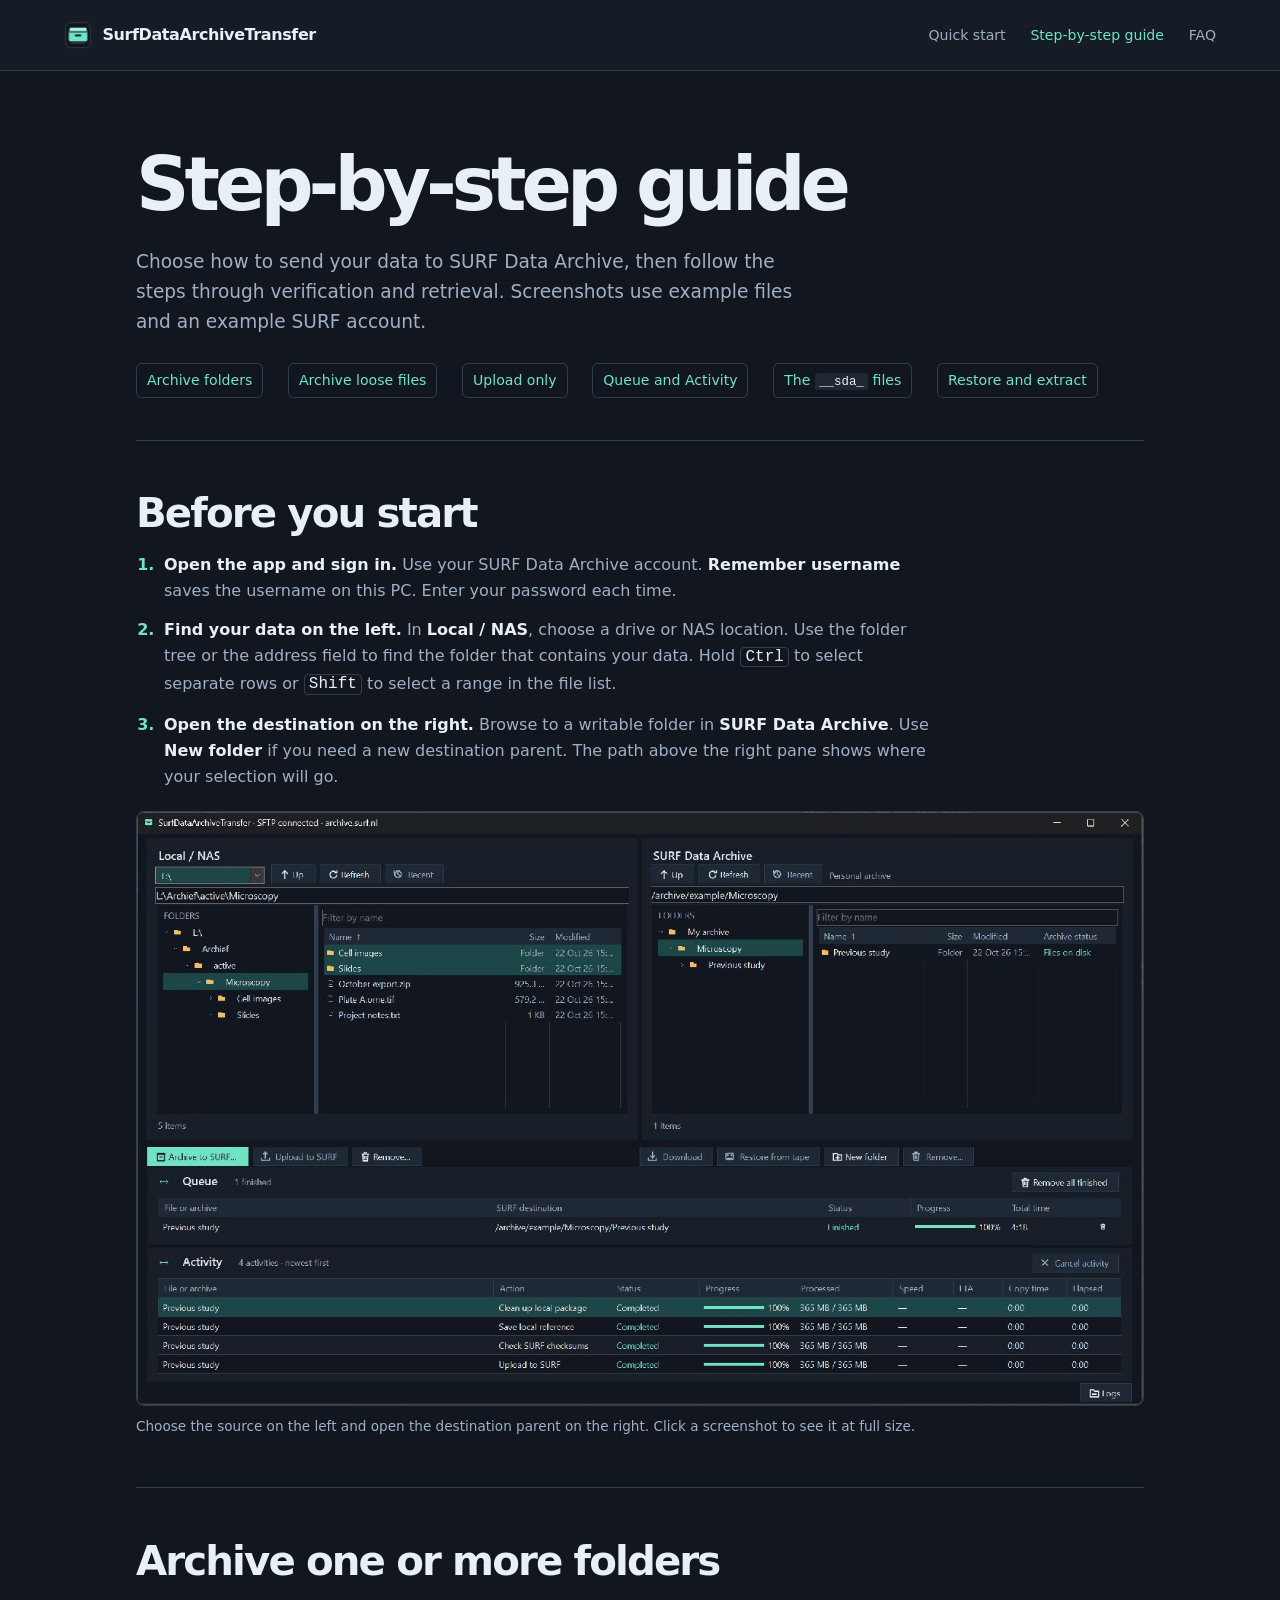
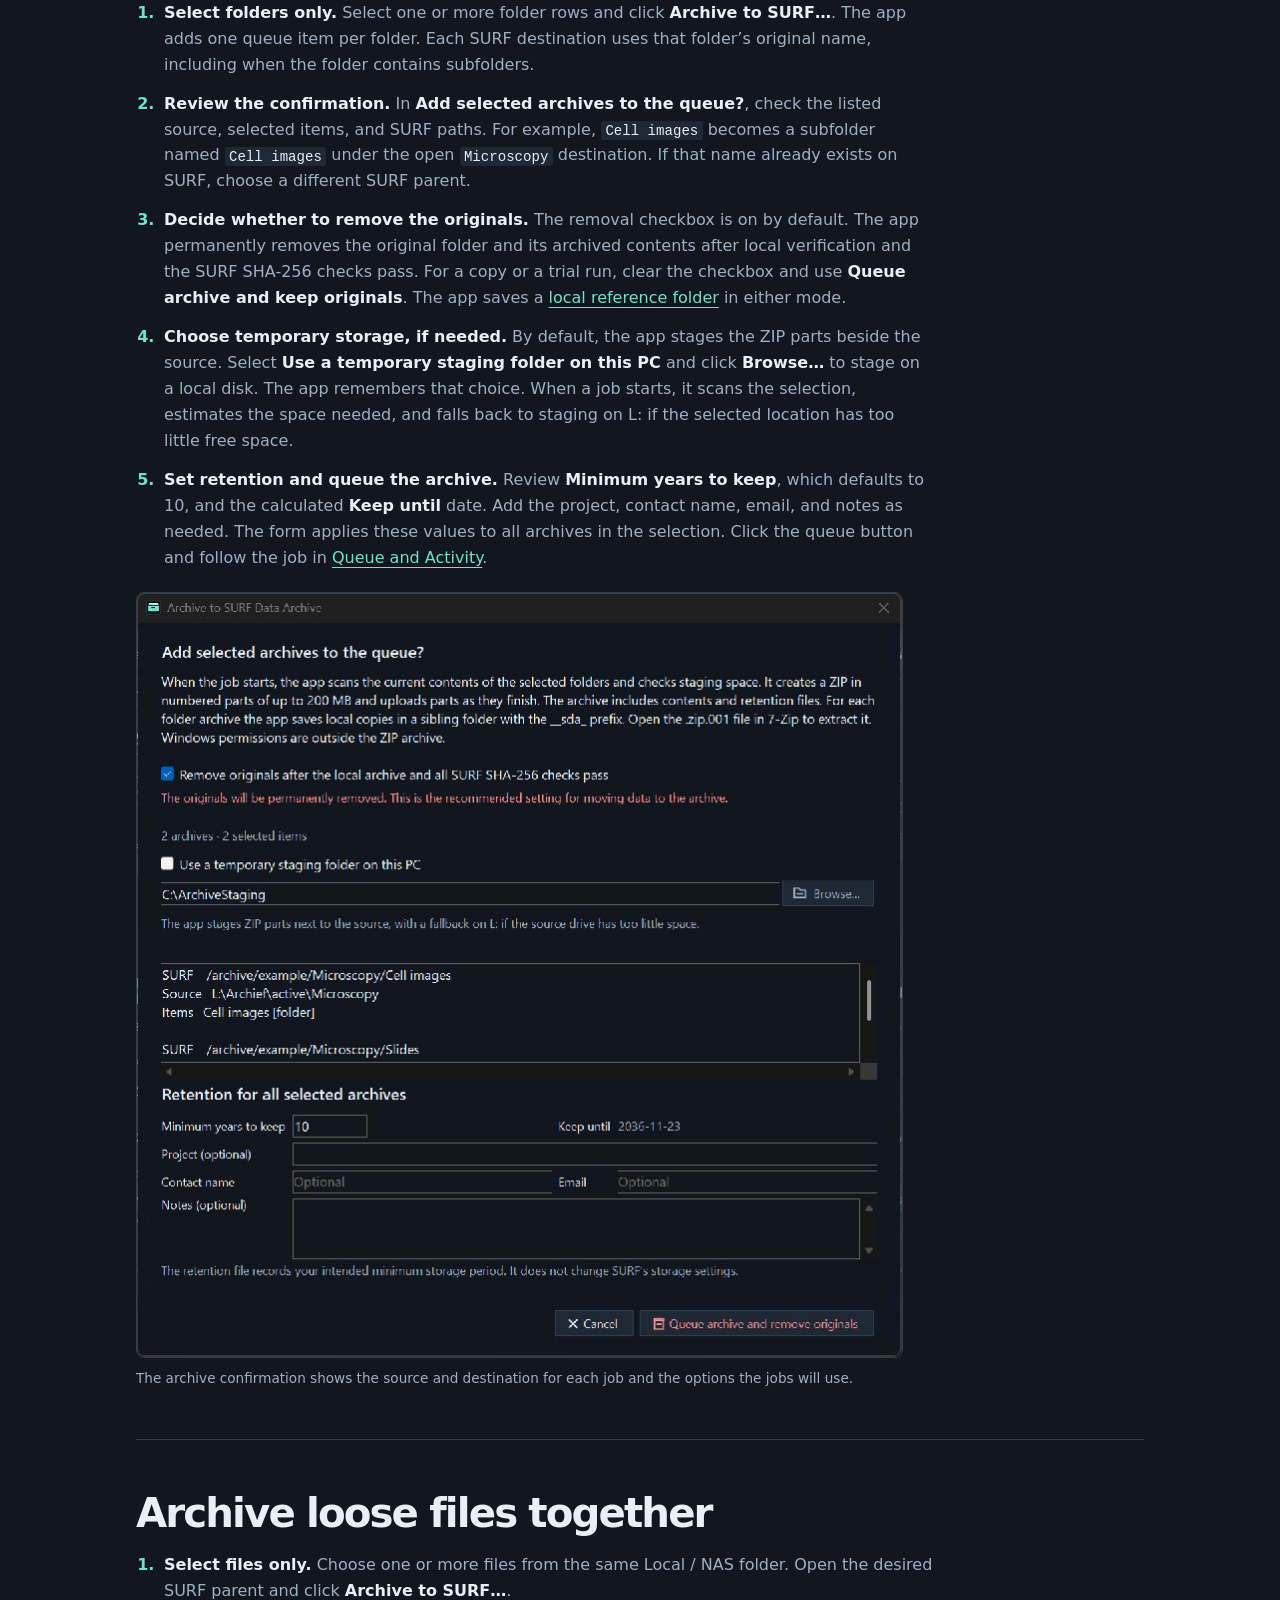
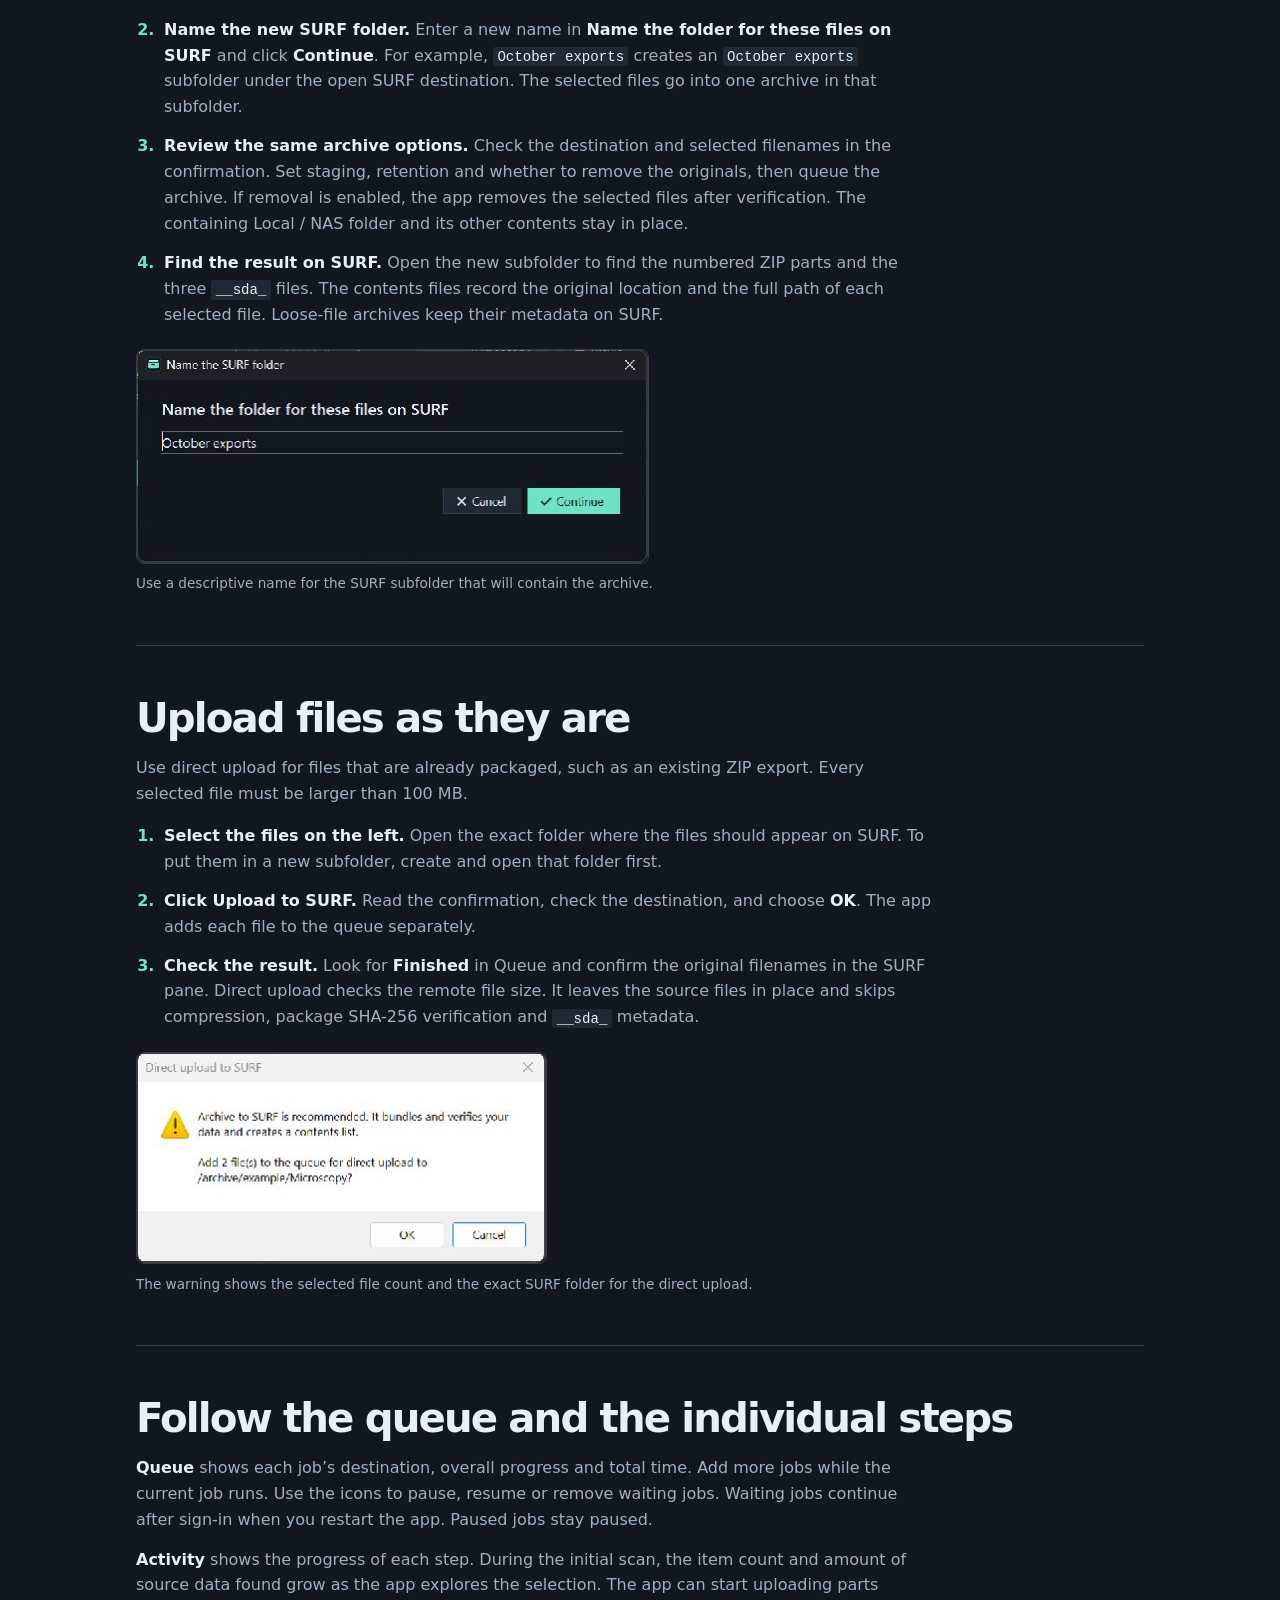
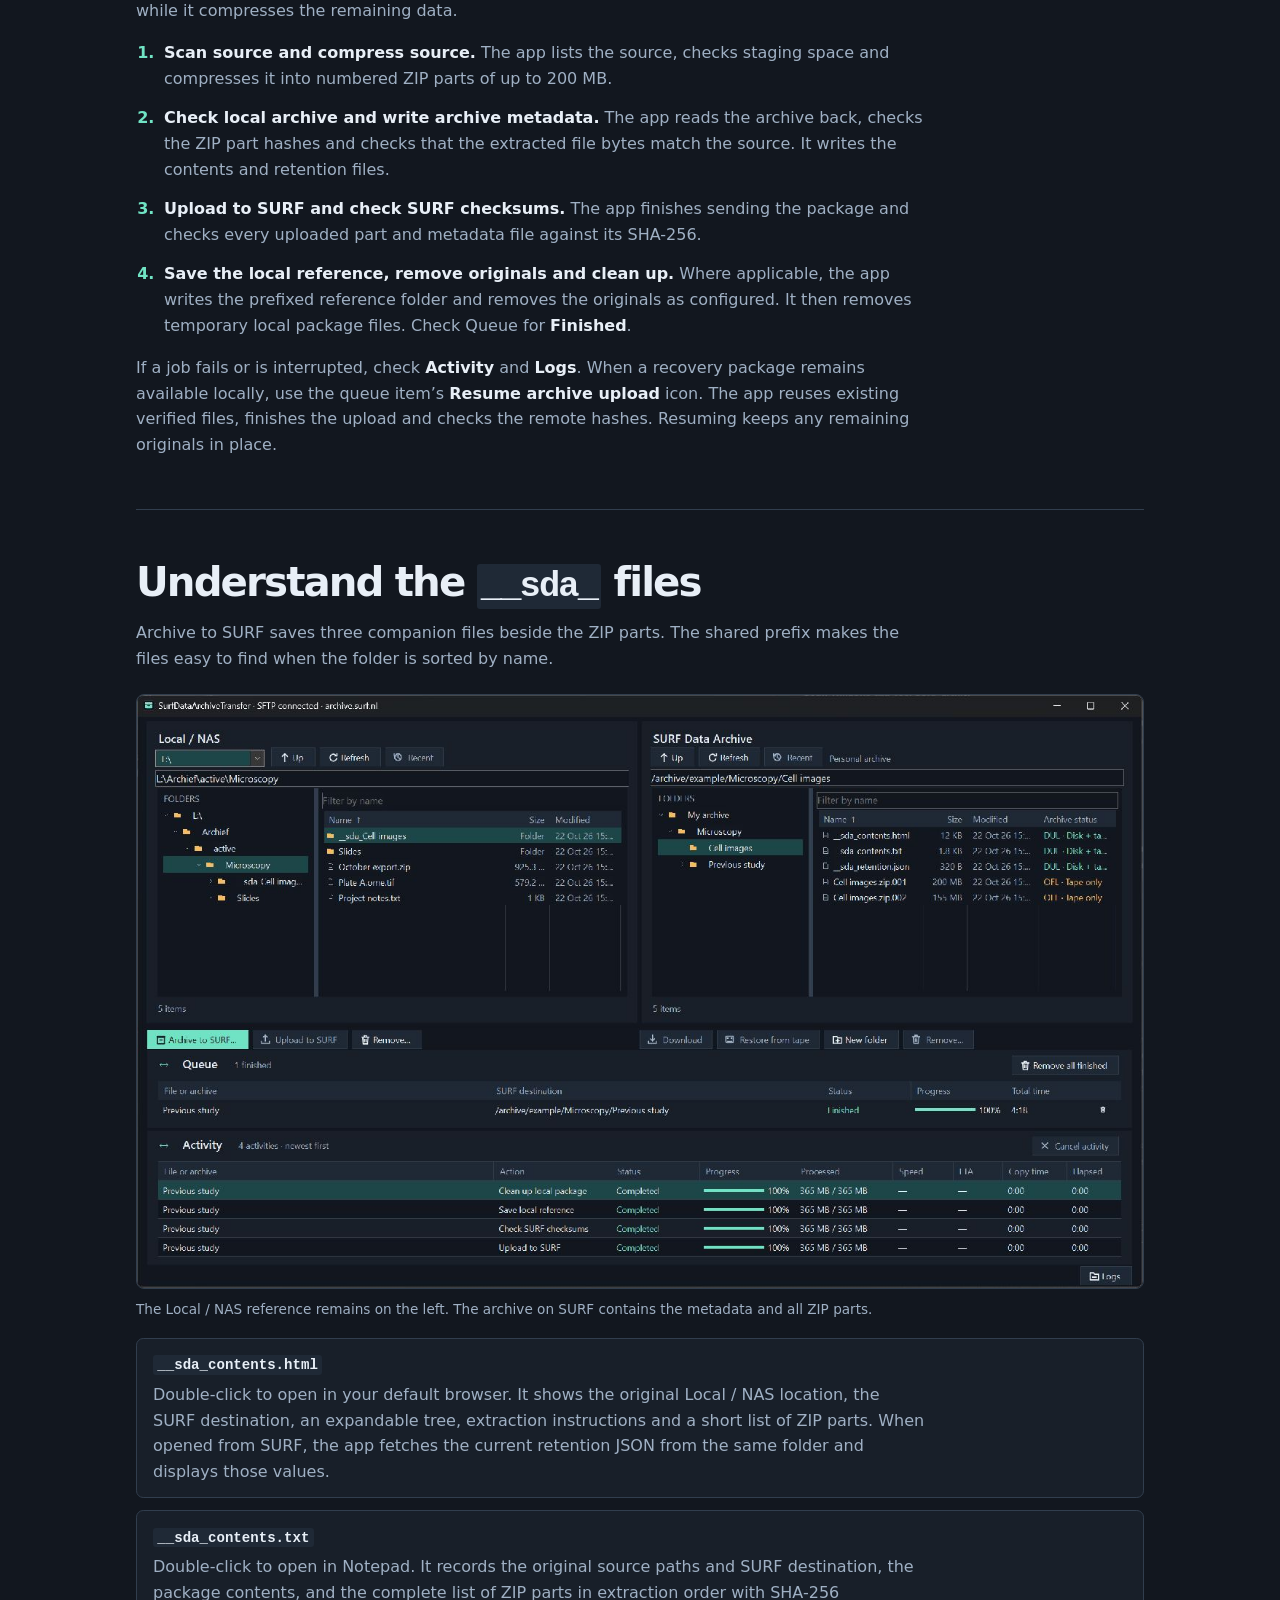
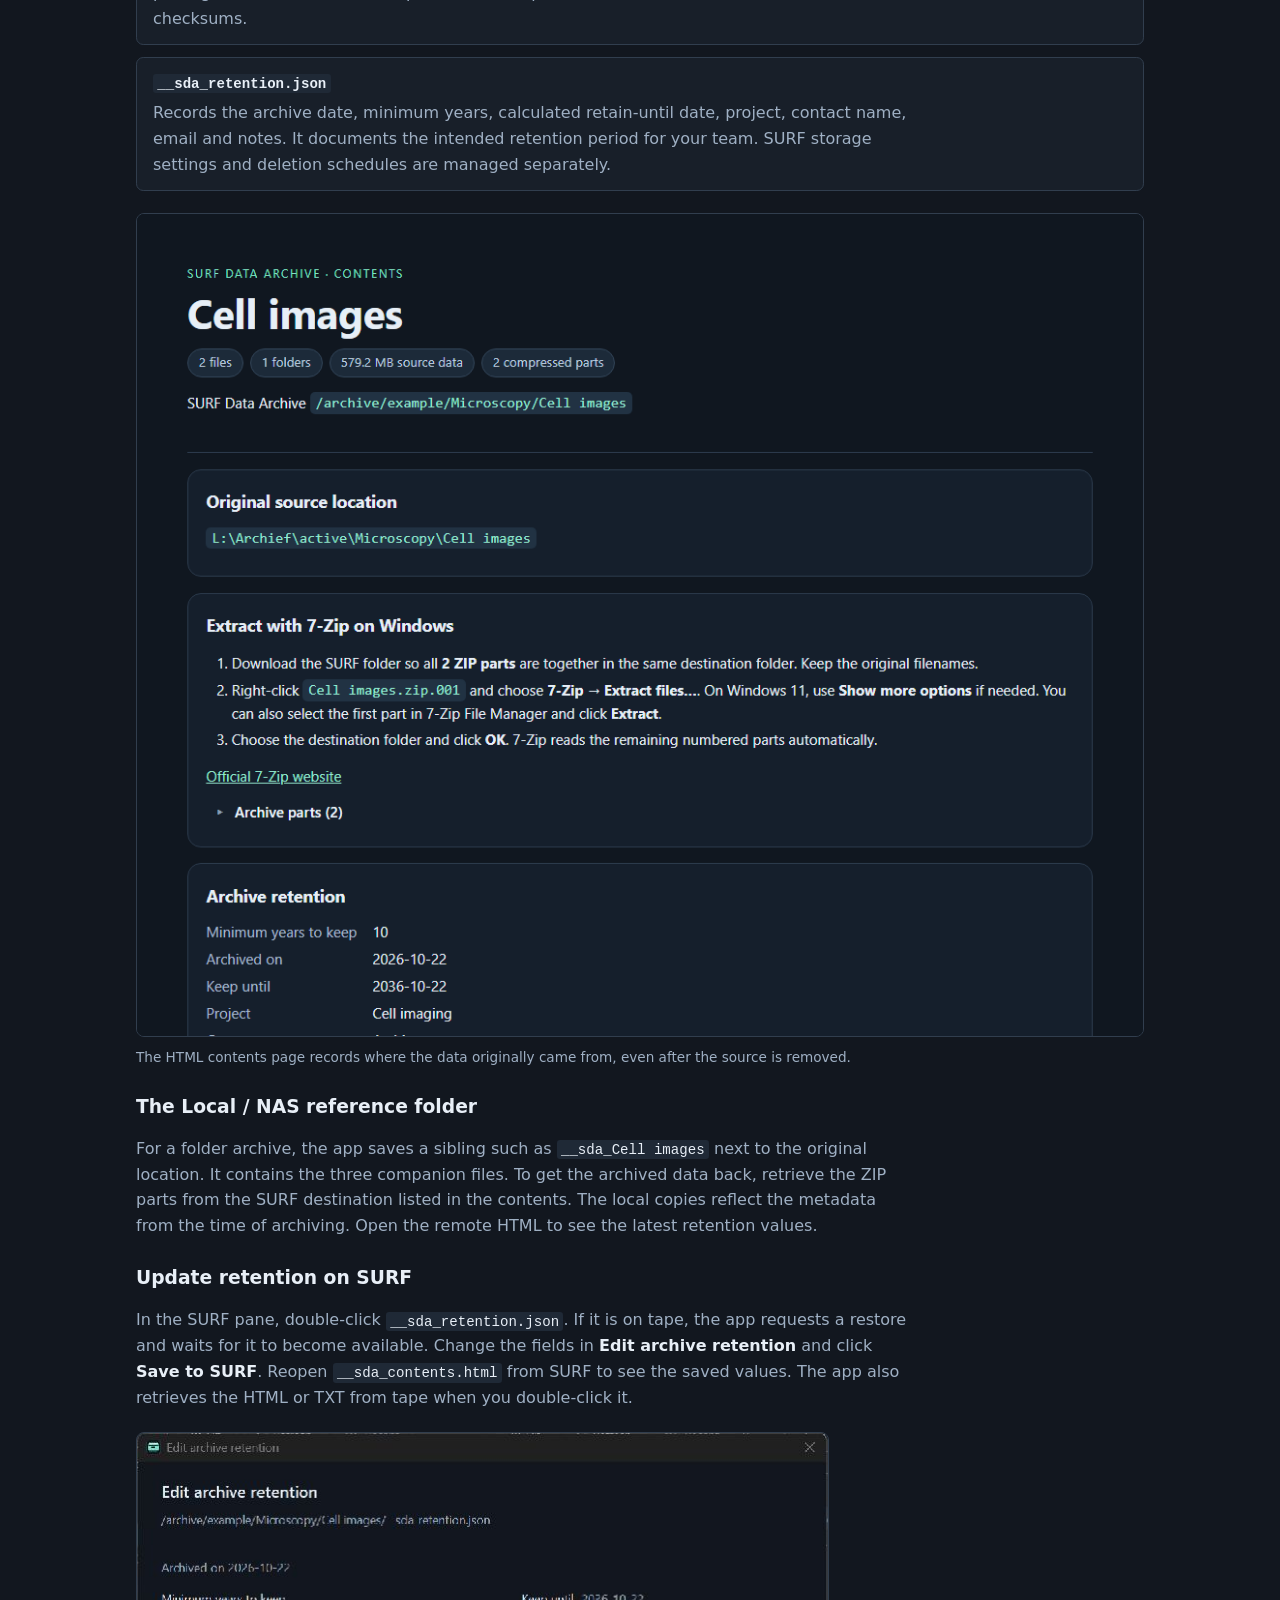
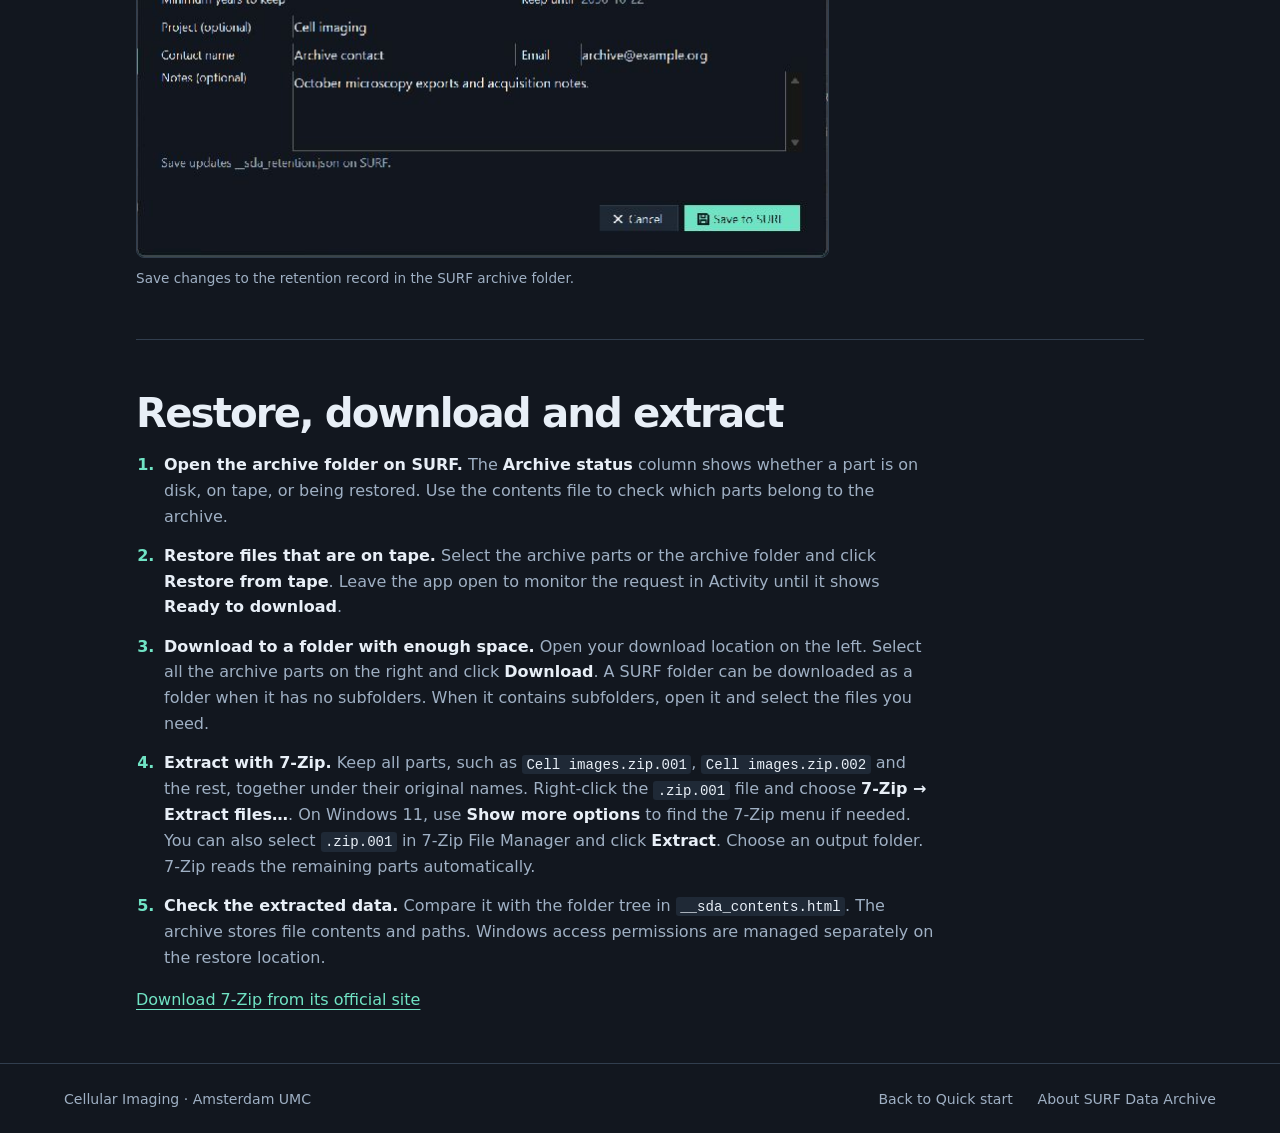
==== docs/step-by-step.html @ 92978b81 "Record archive sources, refresh the local pane, and document workflows" ====
<!doctype html>
<html lang="en">
<head>
  <meta charset="utf-8">
  <meta name="viewport" content="width=device-width, initial-scale=1">
  <meta name="description" content="An illustrated guide to archiving folders and files, direct uploads, retention metadata, and restoring archives from SURF.">
  <meta name="theme-color" content="#12171f">
  <title>Step-by-step guide · SurfDataArchiveTransfer</title>
  <link rel="icon" href="app.ico">
  <link rel="stylesheet" href="site.css">
</head>
<body>
  <a class="skip-link" href="#main">Skip to content</a>
  <header class="site-header">
    <div class="wrap header-inner">
      <a class="brand" href="./"><img src="app.ico" alt="" width="28" height="28"><span>SurfDataArchiveTransfer</span></a>
      <nav aria-label="Main navigation">
        <a href="index.html#quick-start">Quick start</a>
        <a href="step-by-step.html" aria-current="page">Step-by-step guide</a>
        <a href="index.html#faq">FAQ</a>
      </nav>
    </div>
  </header>
  <main class="wrap walkthrough" id="main">
    <header class="guide-intro">
      <h1>Step-by-step guide</h1>
      <p class="intro">Choose how to send your data to SURF Data Archive, then follow the steps through verification and retrieval. Screenshots use example files and an example SURF account.</p>
      <nav class="guide-contents" aria-label="On this page">
        <a href="#folders">Archive folders</a>
        <a href="#files">Archive loose files</a>
        <a href="#direct">Upload only</a>
        <a href="#activity">Queue and Activity</a>
        <a href="#metadata">The <code>__sda_</code> files</a>
        <a href="#restore">Restore and extract</a>
      </nav>
    </header>

    <section class="guide-section" id="before" aria-labelledby="before-heading">
      <h2 id="before-heading">Before you start</h2>
      <ol class="walkthrough-steps">
        <li><strong>Open the app and sign in.</strong> Use your SURF Data Archive account. <strong>Remember username</strong> saves the username on this PC. Enter your password each time.</li>
        <li><strong>Find your data on the left.</strong> In <strong>Local / NAS</strong>, choose a drive or NAS location. Use the folder tree or the address field to find the folder that contains your data. Hold <kbd>Ctrl</kbd> to select separate rows or <kbd>Shift</kbd> to select a range in the file list.</li>
        <li><strong>Open the destination on the right.</strong> Browse to a writable folder in <strong>SURF Data Archive</strong>. Use <strong>New folder</strong> if you need a new destination parent. The path above the right pane shows where your selection will go.</li>
      </ol>
      <figure class="guide-shot">
        <a href="screenshots/workspace.jpg"><img src="screenshots/workspace.jpg" width="1381" height="814" alt="Application workspace with Cell images and Slides selected on the Local / NAS side and a Microscopy destination open on SURF."></a>
        <figcaption>Choose the source on the left and open the destination parent on the right. Click a screenshot to see it at full size.</figcaption>
      </figure>
    </section>

    <section class="guide-section" id="folders" aria-labelledby="folders-heading">
      <h2 id="folders-heading">Archive one or more folders</h2>
      <ol class="walkthrough-steps">
        <li><strong>Select folders only.</strong> Select one or more folder rows and click <strong>Archive to SURF…</strong>. The app adds one queue item per folder. Each SURF destination uses that folder’s original name, including when the folder contains subfolders.</li>
        <li><strong>Review the confirmation.</strong> In <strong>Add selected archives to the queue?</strong>, check the listed source, selected items, and SURF paths. For example, <code>Cell images</code> becomes a subfolder named <code>Cell images</code> under the open <code>Microscopy</code> destination. If that name already exists on SURF, choose a different SURF parent.</li>
        <li><strong>Decide whether to remove the originals.</strong> The removal checkbox is on by default. The app permanently removes the original folder and its archived contents after local verification and the SURF SHA-256 checks pass. For a copy or a trial run, clear the checkbox and use <strong>Queue archive and keep originals</strong>. The app saves a <a href="#local-reference">local reference folder</a> in either mode.</li>
        <li><strong>Choose temporary storage, if needed.</strong> By default, the app stages the ZIP parts beside the source. Select <strong>Use a temporary staging folder on this PC</strong> and click <strong>Browse…</strong> to stage on a local disk. The app remembers that choice. When a job starts, it scans the selection, estimates the space needed, and falls back to staging on L: if the selected location has too little free space.</li>
        <li><strong>Set retention and queue the archive.</strong> Review <strong>Minimum years to keep</strong>, which defaults to 10, and the calculated <strong>Keep until</strong> date. Add the project, contact name, email, and notes as needed. The form applies these values to all archives in the selection. Click the queue button and follow the job in <a href="#activity">Queue and Activity</a>.</li>
      </ol>
      <figure class="guide-shot dialog-shot">
        <a href="screenshots/archive-confirmation.jpg"><img src="screenshots/archive-confirmation.jpg" width="767" height="766" loading="lazy" alt="Archive confirmation showing the removal checkbox, temporary staging controls, two SURF destinations, and the retention form."></a>
        <figcaption>The archive confirmation shows the source and destination for each job and the options the jobs will use.</figcaption>
      </figure>
    </section>

    <section class="guide-section" id="files" aria-labelledby="files-heading">
      <h2 id="files-heading">Archive loose files together</h2>
      <ol class="walkthrough-steps">
        <li><strong>Select files only.</strong> Choose one or more files from the same Local / NAS folder. Open the desired SURF parent and click <strong>Archive to SURF…</strong>.</li>
        <li><strong>Name the new SURF folder.</strong> Enter a new name in <strong>Name the folder for these files on SURF</strong> and click <strong>Continue</strong>. For example, <code>October exports</code> creates an <code>October exports</code> subfolder under the open SURF destination. The selected files go into one archive in that subfolder.</li>
        <li><strong>Review the same archive options.</strong> Check the destination and selected filenames in the confirmation. Set staging, retention and whether to remove the originals, then queue the archive. If removal is enabled, the app removes the selected files after verification. The containing Local / NAS folder and its other contents stay in place.</li>
        <li><strong>Find the result on SURF.</strong> Open the new subfolder to find the numbered ZIP parts and the three <code>__sda_</code> files. The contents files record the original location and the full path of each selected file. Loose-file archives keep their metadata on SURF.</li>
      </ol>
      <figure class="guide-shot dialog-shot">
        <a href="screenshots/name-surf-folder.jpg"><img src="screenshots/name-surf-folder.jpg" width="513" height="213" loading="lazy" alt="Name the SURF folder dialog with October exports entered and a Continue button."></a>
        <figcaption>Use a descriptive name for the SURF subfolder that will contain the archive.</figcaption>
      </figure>
    </section>

    <section class="guide-section" id="direct" aria-labelledby="direct-heading">
      <h2 id="direct-heading">Upload files as they are</h2>
      <p>Use direct upload for files that are already packaged, such as an existing ZIP export. Every selected file must be larger than 100 MB.</p>
      <ol class="walkthrough-steps">
        <li><strong>Select the files on the left.</strong> Open the exact folder where the files should appear on SURF. To put them in a new subfolder, create and open that folder first.</li>
        <li><strong>Click Upload to SURF.</strong> Read the confirmation, check the destination, and choose <strong>OK</strong>. The app adds each file to the queue separately.</li>
        <li><strong>Check the result.</strong> Look for <strong>Finished</strong> in Queue and confirm the original filenames in the SURF pane. Direct upload checks the remote file size. It leaves the source files in place and skips compression, package SHA-256 verification and <code>__sda_</code> metadata.</li>
      </ol>
      <figure class="guide-shot dialog-shot">
        <a href="screenshots/direct-upload.jpg"><img src="screenshots/direct-upload.jpg" width="411" height="211" loading="lazy" alt="Direct upload confirmation warning that archiving is recommended and showing the number of files and SURF destination."></a>
        <figcaption>The warning shows the selected file count and the exact SURF folder for the direct upload.</figcaption>
      </figure>
    </section>

    <section class="guide-section" id="activity" aria-labelledby="activity-heading">
      <h2 id="activity-heading">Follow the queue and the individual steps</h2>
      <p><strong>Queue</strong> shows each job’s destination, overall progress and total time. Add more jobs while the current job runs. Use the icons to pause, resume or remove waiting jobs. Waiting jobs continue after sign-in when you restart the app. Paused jobs stay paused.</p>
      <p><strong>Activity</strong> shows the progress of each step. During the initial scan, the item count and amount of source data found grow as the app explores the selection. The app can start uploading parts while it compresses the remaining data.</p>
      <ol class="walkthrough-steps">
        <li><strong>Scan source and compress source.</strong> The app lists the source, checks staging space and compresses it into numbered ZIP parts of up to 200 MB.</li>
        <li><strong>Check local archive and write archive metadata.</strong> The app reads the archive back, checks the ZIP part hashes and checks that the extracted file bytes match the source. It writes the contents and retention files.</li>
        <li><strong>Upload to SURF and check SURF checksums.</strong> The app finishes sending the package and checks every uploaded part and metadata file against its SHA-256.</li>
        <li><strong>Save the local reference, remove originals and clean up.</strong> Where applicable, the app writes the prefixed reference folder and removes the originals as configured. It then removes temporary local package files. Check Queue for <strong>Finished</strong>.</li>
      </ol>
      <p>If a job fails or is interrupted, check <strong>Activity</strong> and <strong>Logs</strong>. When a recovery package remains available locally, use the queue item’s <strong>Resume archive upload</strong> icon. The app reuses existing verified files, finishes the upload and checks the remote hashes. Resuming keeps any remaining originals in place.</p>
    </section>

    <section class="guide-section" id="metadata" aria-labelledby="metadata-heading">
      <h2 id="metadata-heading">Understand the <code>__sda_</code> files</h2>
      <p>Archive to SURF saves three companion files beside the ZIP parts. The shared prefix makes the files easy to find when the folder is sorted by name.</p>
      <figure class="guide-shot">
        <a href="screenshots/archive-result.jpg"><img src="screenshots/archive-result.jpg" width="1381" height="814" loading="lazy" alt="A local __sda_Cell images reference folder next to the finished SURF archive, which contains three metadata files and two ZIP parts on tape."></a>
        <figcaption>The Local / NAS reference remains on the left. The archive on SURF contains the metadata and all ZIP parts.</figcaption>
      </figure>
      <dl class="metadata-list">
        <div>
          <dt><code>__sda_contents.html</code></dt>
          <dd>Double-click to open in your default browser. It shows the original Local / NAS location, the SURF destination, an expandable tree, extraction instructions and a short list of ZIP parts. When opened from SURF, the app fetches the current retention JSON from the same folder and displays those values.</dd>
        </div>
        <div>
          <dt><code>__sda_contents.txt</code></dt>
          <dd>Double-click to open in Notepad. It records the original source paths and SURF destination, the package contents, and the complete list of ZIP parts in extraction order with SHA-256 checksums.</dd>
        </div>
        <div>
          <dt><code>__sda_retention.json</code></dt>
          <dd>Records the archive date, minimum years, calculated retain-until date, project, contact name, email and notes. It documents the intended retention period for your team. SURF storage settings and deletion schedules are managed separately.</dd>
        </div>
      </dl>
      <figure class="guide-shot">
        <a href="screenshots/contents.png"><img src="screenshots/contents.png" width="1040" height="850" loading="lazy" alt="Generated archive contents in a browser with the SURF destination, original source location and extraction instructions."></a>
        <figcaption>The HTML contents page records where the data originally came from, even after the source is removed.</figcaption>
      </figure>
      <h3 id="local-reference">The Local / NAS reference folder</h3>
      <p>For a folder archive, the app saves a sibling such as <code>__sda_Cell images</code> next to the original location. It contains the three companion files. To get the archived data back, retrieve the ZIP parts from the SURF destination listed in the contents. The local copies reflect the metadata from the time of archiving. Open the remote HTML to see the latest retention values.</p>
      <h3>Update retention on SURF</h3>
      <p>In the SURF pane, double-click <code>__sda_retention.json</code>. If it is on tape, the app requests a restore and waits for it to become available. Change the fields in <strong>Edit archive retention</strong> and click <strong>Save to SURF</strong>. Reopen <code>__sda_contents.html</code> from SURF to see the saved values. The app also retrieves the HTML or TXT from tape when you double-click it.</p>
      <figure class="guide-shot dialog-shot">
        <a href="screenshots/retention.jpg"><img src="screenshots/retention.jpg" width="693" height="425" loading="lazy" alt="Edit archive retention dialog with the archive date, 10 years, the Keep until date, project, contact and notes."></a>
        <figcaption>Save changes to the retention record in the SURF archive folder.</figcaption>
      </figure>
    </section>

    <section class="guide-section" id="restore" aria-labelledby="restore-heading">
      <h2 id="restore-heading">Restore, download and extract</h2>
      <ol class="walkthrough-steps">
        <li><strong>Open the archive folder on SURF.</strong> The <strong>Archive status</strong> column shows whether a part is on disk, on tape, or being restored. Use the contents file to check which parts belong to the archive.</li>
        <li><strong>Restore files that are on tape.</strong> Select the archive parts or the archive folder and click <strong>Restore from tape</strong>. Leave the app open to monitor the request in Activity until it shows <strong>Ready to download</strong>.</li>
        <li><strong>Download to a folder with enough space.</strong> Open your download location on the left. Select all the archive parts on the right and click <strong>Download</strong>. A SURF folder can be downloaded as a folder when it has no subfolders. When it contains subfolders, open it and select the files you need.</li>
        <li><strong>Extract with 7-Zip.</strong> Keep all parts, such as <code>Cell images.zip.001</code>, <code>Cell images.zip.002</code> and the rest, together under their original names. Right-click the <code>.zip.001</code> file and choose <strong>7-Zip → Extract files…</strong>. On Windows 11, use <strong>Show more options</strong> to find the 7-Zip menu if needed. You can also select <code>.zip.001</code> in 7-Zip File Manager and click <strong>Extract</strong>. Choose an output folder. 7-Zip reads the remaining parts automatically.</li>
        <li><strong>Check the extracted data.</strong> Compare it with the folder tree in <code>__sda_contents.html</code>. The archive stores file contents and paths. Windows access permissions are managed separately on the restore location.</li>
      </ol>
      <p><a href="https://www.7-zip.org/">Download 7-Zip from its official site</a></p>
    </section>
  </main>
  <footer class="site-footer">
    <div class="wrap footer-inner">
      <span>Cellular Imaging · Amsterdam UMC</span>
      <div>
        <a href="index.html#quick-start">Back to Quick start</a>
        <a href="https://servicedesk.surf.nl/wiki/spaces/WIKI/pages/1474651/Data+Archive">About SURF Data Archive</a>
      </div>
    </div>
  </footer>
</body>
</html>
---- docs/site.css ----
:root {
  color-scheme: dark;
  --page: #12171f;
  --panel: #181f29;
  --raised: #1f2936;
  --rule: #313e4e;
  --ink: #e8eff7;
  --muted: #9fb0c4;
  --mint: #70e3c4;
  --selected: #1d4648;
  --amber: #f4bc64;
  font: 1rem/1.62 "Segoe UI", system-ui, sans-serif;
  scroll-behavior: smooth;
}

*, *::before, *::after { box-sizing: border-box; }
body { margin: 0; color: var(--ink); background: var(--page); }
h1, h2, h3, p, figure { margin: 0; }
a { color: var(--mint); text-underline-offset: .23em; }
a:hover { color: var(--ink); }
a:focus-visible, summary:focus-visible { outline: 2px solid var(--mint); outline-offset: .25rem; border-radius: .2rem; }
strong { font-weight: 650; }
.wrap { width: min(72rem, calc(100% - 5rem)); margin-inline: auto; }
.skip-link { position: absolute; top: .75rem; left: 1rem; z-index: 3; padding: .65rem 1rem; background: var(--panel); transform: translateY(-150%); }
.skip-link:focus { transform: none; }
.site-header { border-bottom: 1px solid var(--rule); background: #151c25; }
.header-inner, .footer-inner { display: flex; align-items: center; justify-content: space-between; gap: 1rem; }
.header-inner { min-height: 4.4rem; }
.brand { display: inline-flex; align-items: center; gap: .65rem; color: var(--ink); text-decoration: none; font-weight: 700; letter-spacing: -.025em; }
.brand img, .app-name img { flex: none; }
nav, .footer-inner div { display: flex; flex-wrap: wrap; column-gap: 1.55rem; row-gap: .25rem; }
nav a, .footer-inner a { color: var(--muted); font-size: .88rem; text-decoration: none; }
nav a:hover, .footer-inner a:hover { color: var(--mint); }

.hero { display: grid; grid-template-columns: minmax(0, 1fr) minmax(0, 1.1fr); align-items: center; gap: 3.5rem; padding-block: 5.5rem 5rem; }
h1 { font-size: clamp(2.85rem, 5.8vw, 4.65rem); line-height: 1.05; letter-spacing: -.067em; font-weight: 740; }
h1 em { color: var(--mint); font-style: normal; }
.intro { max-width: 35ch; margin-top: 1.45rem; color: var(--muted); font-size: 1.16rem; }
.hero-actions { display: flex; flex-wrap: wrap; gap: .65rem; margin-top: 1.8rem; }
.button { display: inline-flex; min-height: 2.95rem; align-items: center; justify-content: center; gap: .55rem; padding: .5rem .95rem; border: 1px solid var(--rule); border-radius: .36rem; font-size: .91rem; font-weight: 680; text-decoration: none; }
.button.primary { color: #102523; background: var(--mint); border-color: var(--mint); }
.button.primary:hover { background: #9df0d9; border-color: #9df0d9; }
.button.secondary { color: var(--ink); background: var(--raised); }
.button.secondary:hover { border-color: var(--muted); }
.requirements { font-size: .79rem; color: var(--muted); margin-top: .95rem; }

.preview { min-width: 0; }
.app-window {
  background: #121922;
  border: 1px solid #43546a;
  border-radius: .74rem;
  overflow: hidden;
  box-shadow: 0 23px 65px -28px #03080e, 0 0 55px -29px #50af985f;
  font-size: .8rem;
}
.app-title { display: flex; justify-content: space-between; align-items: center; gap: .45rem; padding: .75rem 1rem; background: #1c2733; border-bottom: 1px solid var(--rule); }
.app-name { display: inline-flex; align-items: center; gap: .4rem; overflow: hidden; min-width: 0; white-space: nowrap; text-overflow: ellipsis; font-weight: 670; }
.connected { display: inline-flex; align-items: center; gap: .35rem; color: var(--mint); font-size: .69rem; }
.connected::before { content: ""; width: .36rem; height: .36rem; border-radius: 50%; background: currentColor; }
.app-panes { display: grid; grid-template-columns: repeat(2, minmax(0, 1fr)); gap: .5rem; padding: .65rem .65rem .5rem; }
.pane { padding: .65rem; background: var(--panel); border-radius: .2rem; }
.location { overflow: hidden; white-space: nowrap; text-overflow: ellipsis; margin-top: .45rem; padding: .15rem .35rem; border: 1px solid var(--rule); color: var(--muted); font-size: .67rem; background: var(--page); }
.app-list { min-height: 7.2rem; margin-top: .55rem; border: 1px solid #293545; background: var(--page); }
.app-list-header, .file-row { display: flex; align-items: center; gap: .45rem; padding: .15rem .42rem; white-space: nowrap; overflow: hidden; }
.app-list-header { background: var(--raised); color: var(--muted); font-size: .68rem; }
.file-row { font-size: .71rem; }
.file-row.selected { background: var(--selected); }
.folder { width: .73rem; height: .5rem; flex: none; margin-top: .09rem; border-radius: .06rem; background: var(--amber); position: relative; }
.folder::before { content: ""; position: absolute; top: -.12rem; left: 0; width: .32rem; height: .14rem; border-radius: .06rem .06rem 0 0; background: var(--amber); }
.file { width: .55rem; height: .65rem; margin-inline: .09rem; border-radius: .08rem; border: 1px solid var(--muted); flex: none; }
.app-queue { margin: .15rem .65rem .65rem; padding: .55rem .65rem .62rem; background: var(--panel); }
.queue-title { margin-bottom: .36rem; font-weight: 640; }
.queue-title span { margin-right: .35rem; color: var(--mint); }
.queue-row { display: grid; grid-template-columns: minmax(0, 1fr) minmax(4.2rem, .65fr) minmax(3.4rem, .38fr); align-items: center; gap: .42rem; padding: .22rem .45rem; background: var(--selected); font-size: .71rem; line-height: 1.4; }
.queue-header { background: var(--raised); color: var(--muted); }
.mini-progress { display: flex; align-items: center; gap: .35rem; }
.mini-progress i { flex: 1; height: .28rem; background: var(--mint); }
figcaption { margin-top: .8rem; color: var(--muted); font-size: .76rem; text-align: right; }

.guide-section { border-top: 1px solid var(--rule); padding-block: 3.15rem; scroll-margin-top: 1.25rem; }
h2 { font-size: clamp(1.75rem, 3.15vw, 2.55rem); line-height: 1.12; letter-spacing: -.047em; }
.section-heading > p { color: var(--muted); margin-top: .65rem; }
.steps { display: grid; grid-template-columns: repeat(3, minmax(0, 1fr)); gap: .9rem; padding: 0; margin: 1.55rem 0 0; list-style: none; }
.steps li { border: 1px solid var(--rule); border-radius: .5rem; background: var(--panel); padding: 1.15rem 1.2rem 1.25rem; }
.step-number { color: var(--mint); font-size: .81rem; font-weight: 700; font-variant-numeric: tabular-nums; }
.steps h3 { margin: .45rem 0 .3rem; font-size: 1.05rem; line-height: 1.25; }
.steps p, .notice p { color: var(--muted); font-size: .9rem; }
.notice { margin-top: .9rem; padding: .85rem 1.1rem; border-radius: .25rem; border-inline-start: 3px solid var(--amber); background: #f4bc640c; }
.notice > strong { color: var(--amber); }
.notice p { margin-top: .12rem; }
.restore { display: grid; grid-template-columns: 1fr 1.3fr; gap: 3rem; }
.restore-steps { padding-inline-start: 1.25rem; margin: 0; display: grid; gap: .65rem; }
.restore-steps li { padding-inline-start: .2rem; color: var(--muted); }
.restore-steps strong { color: var(--ink); }
.restore-steps li::marker { color: var(--mint); font-weight: 650; }
code { background: var(--raised); border-radius: .2rem; padding: .1rem .27rem; color: var(--ink); font-size: .88em; }
.faq-section { display: grid; grid-template-columns: 1fr 1.3fr; gap: 3rem; }
.faq details { border-bottom: 1px solid var(--rule); }
.faq details:first-child { border-top: 1px solid var(--rule); }
summary { cursor: pointer; padding-block: .7rem; font-weight: 650; }
summary:hover, summary::marker { color: var(--mint); }
.faq p { padding-bottom: .8rem; color: var(--muted); font-size: .9rem; }
.site-footer { border-top: 1px solid var(--rule); padding-block: 1.5rem 1.75rem; color: var(--muted); font-size: .88rem; }

nav a[aria-current="page"] { color: var(--mint); }
.guide-link { margin-top: 1.15rem; }
.walkthrough { max-width: 63rem; }
.guide-intro { padding-block: clamp(2.5rem, 7vw, 4.65rem) 2.6rem; }
.guide-intro .intro { max-width: 57ch; }
.guide-contents { row-gap: .5rem; margin-top: 1.6rem; }
.guide-contents a { color: var(--mint); border: 1px solid var(--rule); border-radius: .35rem; padding: .32rem .62rem; }
.guide-contents a:hover { border-color: var(--mint); }
.walkthrough section > p, .walkthrough-steps li, .metadata-list dd { max-width: 76ch; color: var(--muted); }
.walkthrough section > p { margin-top: .85rem; }
.walkthrough section > h3 { margin-top: 1.5rem; }
.walkthrough-steps { display: grid; gap: .82rem; margin: 1rem 0; padding-inline-start: 1.5rem; }
.walkthrough-steps li { padding-inline-start: .25rem; }
.walkthrough-steps li::marker { color: var(--mint); font-weight: 650; }
.walkthrough-steps strong, .walkthrough section p strong { color: var(--ink); }
.walkthrough code { overflow-wrap: anywhere; }
.walkthrough kbd { border: 1px solid var(--rule); border-radius: .25rem; color: var(--ink); padding: .025rem .26rem; }
.guide-shot { margin-top: 1.35rem; }
.guide-shot a { display: block; width: fit-content; max-width: 100%; }
.guide-shot img { display: block; max-width: 100%; height: auto; border: 1px solid var(--rule); border-radius: .5rem; }
.guide-shot figcaption { text-align: left; font-size: .85rem; margin-top: .55rem; }
.dialog-shot { max-width: 52rem; }
.metadata-list { display: grid; margin-top: 1.15rem; gap: .75rem; }
.metadata-list > div { background: var(--panel); border: 1px solid var(--rule); border-radius: .45rem; padding: .75rem 1rem; }
.metadata-list dt { font-weight: 650; }
.metadata-list dd { margin: .3rem 0 0; }

@media (max-width: 58rem) {
  .wrap { width: min(72rem, calc(100% - 3rem)); }
  .hero { gap: 1.6rem; padding-block: 4rem 3.3rem; }
}

@media (max-width: 45rem) {
  .wrap { width: calc(100% - 2.25rem); }
  .hero, .restore, .faq-section { grid-template-columns: 1fr; }
  .hero { gap: 2.1rem; padding-block: 3.2rem 2.6rem; }
  .intro { max-width: 44ch; }
  .preview { max-width: 34rem; }
  .steps { grid-template-columns: 1fr; }
  .guide-section { padding-block: 2.35rem; }
  .restore, .faq-section { gap: 1.35rem; }
  .header-inner { min-height: auto; padding-block: .7rem; }
  .header-inner, .footer-inner { align-items: flex-start; flex-direction: column; gap: .45rem; }
  nav { padding-left: .05rem; }
}

@media (max-width: 24rem) {
  .wrap { width: calc(100% - 1.5rem); }
  .app-window { font-size: .7rem; }
  .app-title { padding-inline: .65rem; }
  .app-panes { gap: .35rem; padding-inline: .4rem; }
  .pane { padding: .4rem; }
  .app-queue { margin-inline: .4rem; }
}

@media (prefers-reduced-motion: reduce) {
  :root { scroll-behavior: auto; }
}
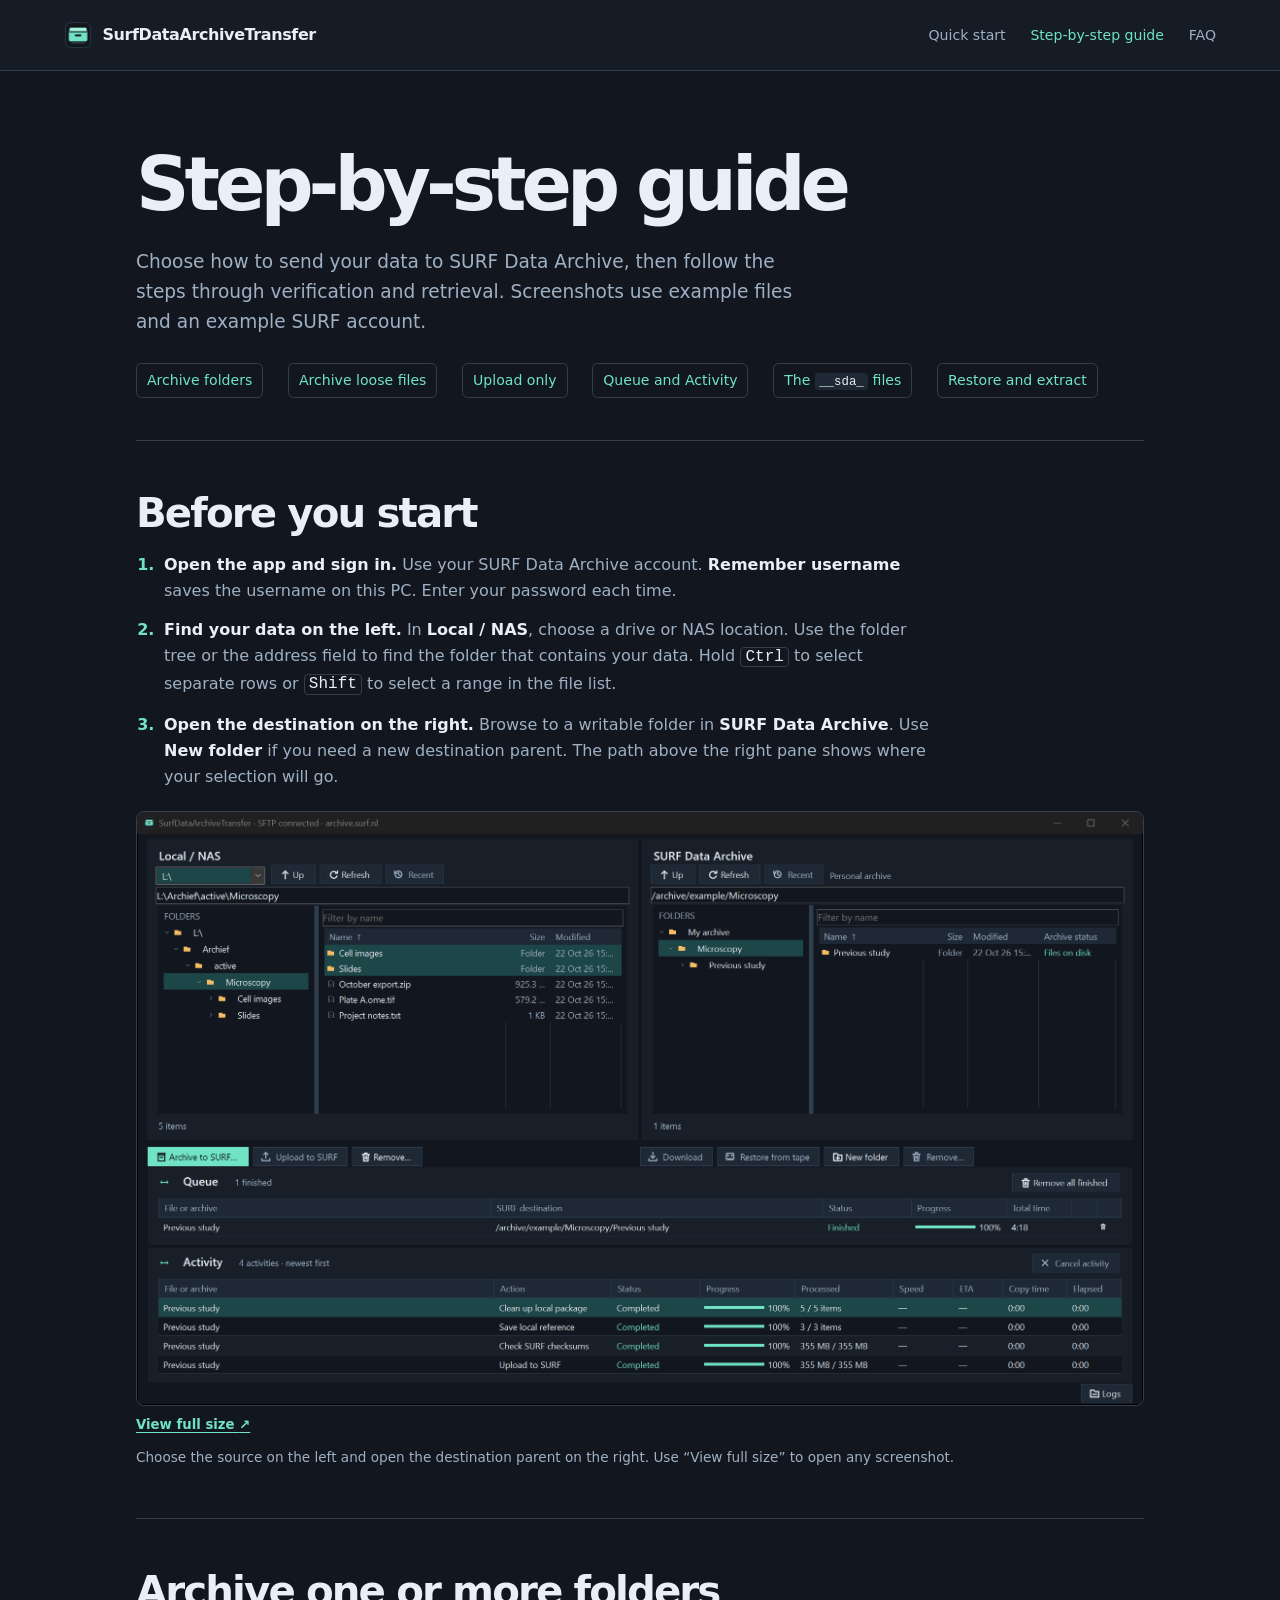
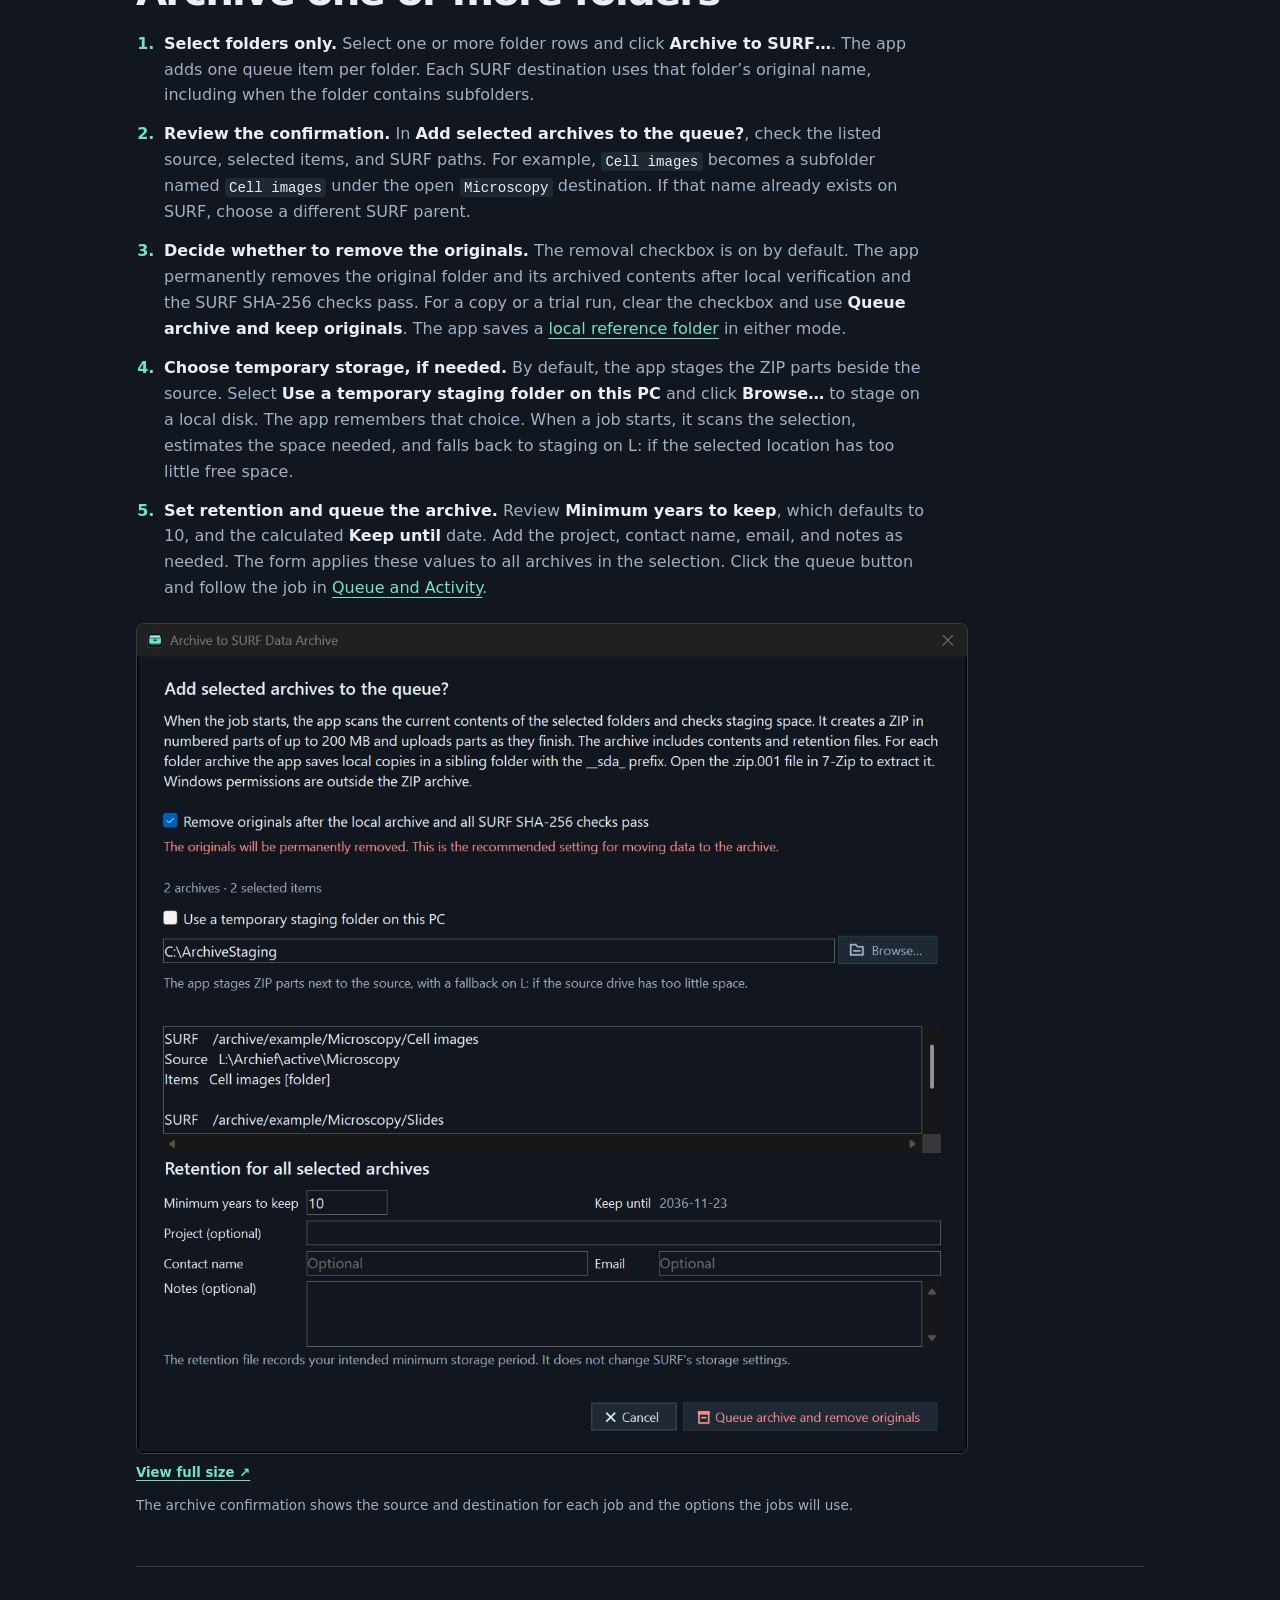
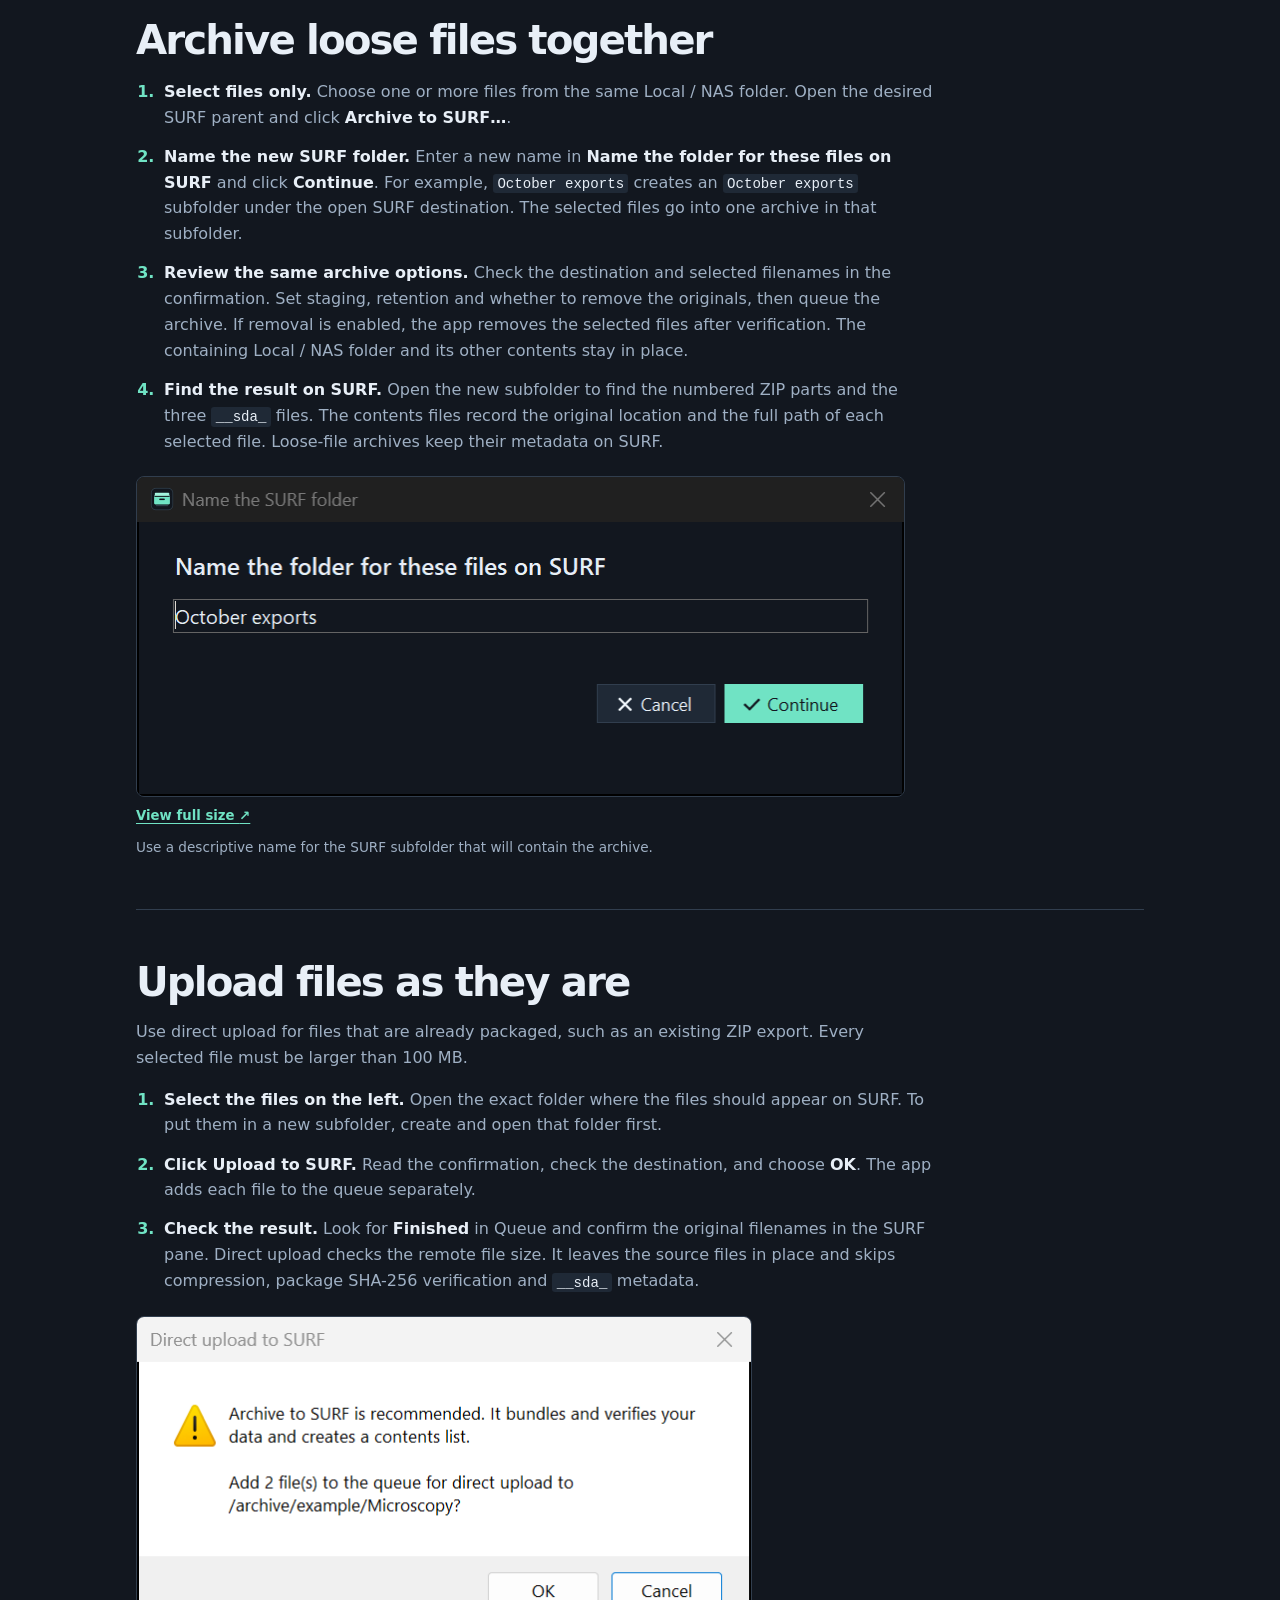
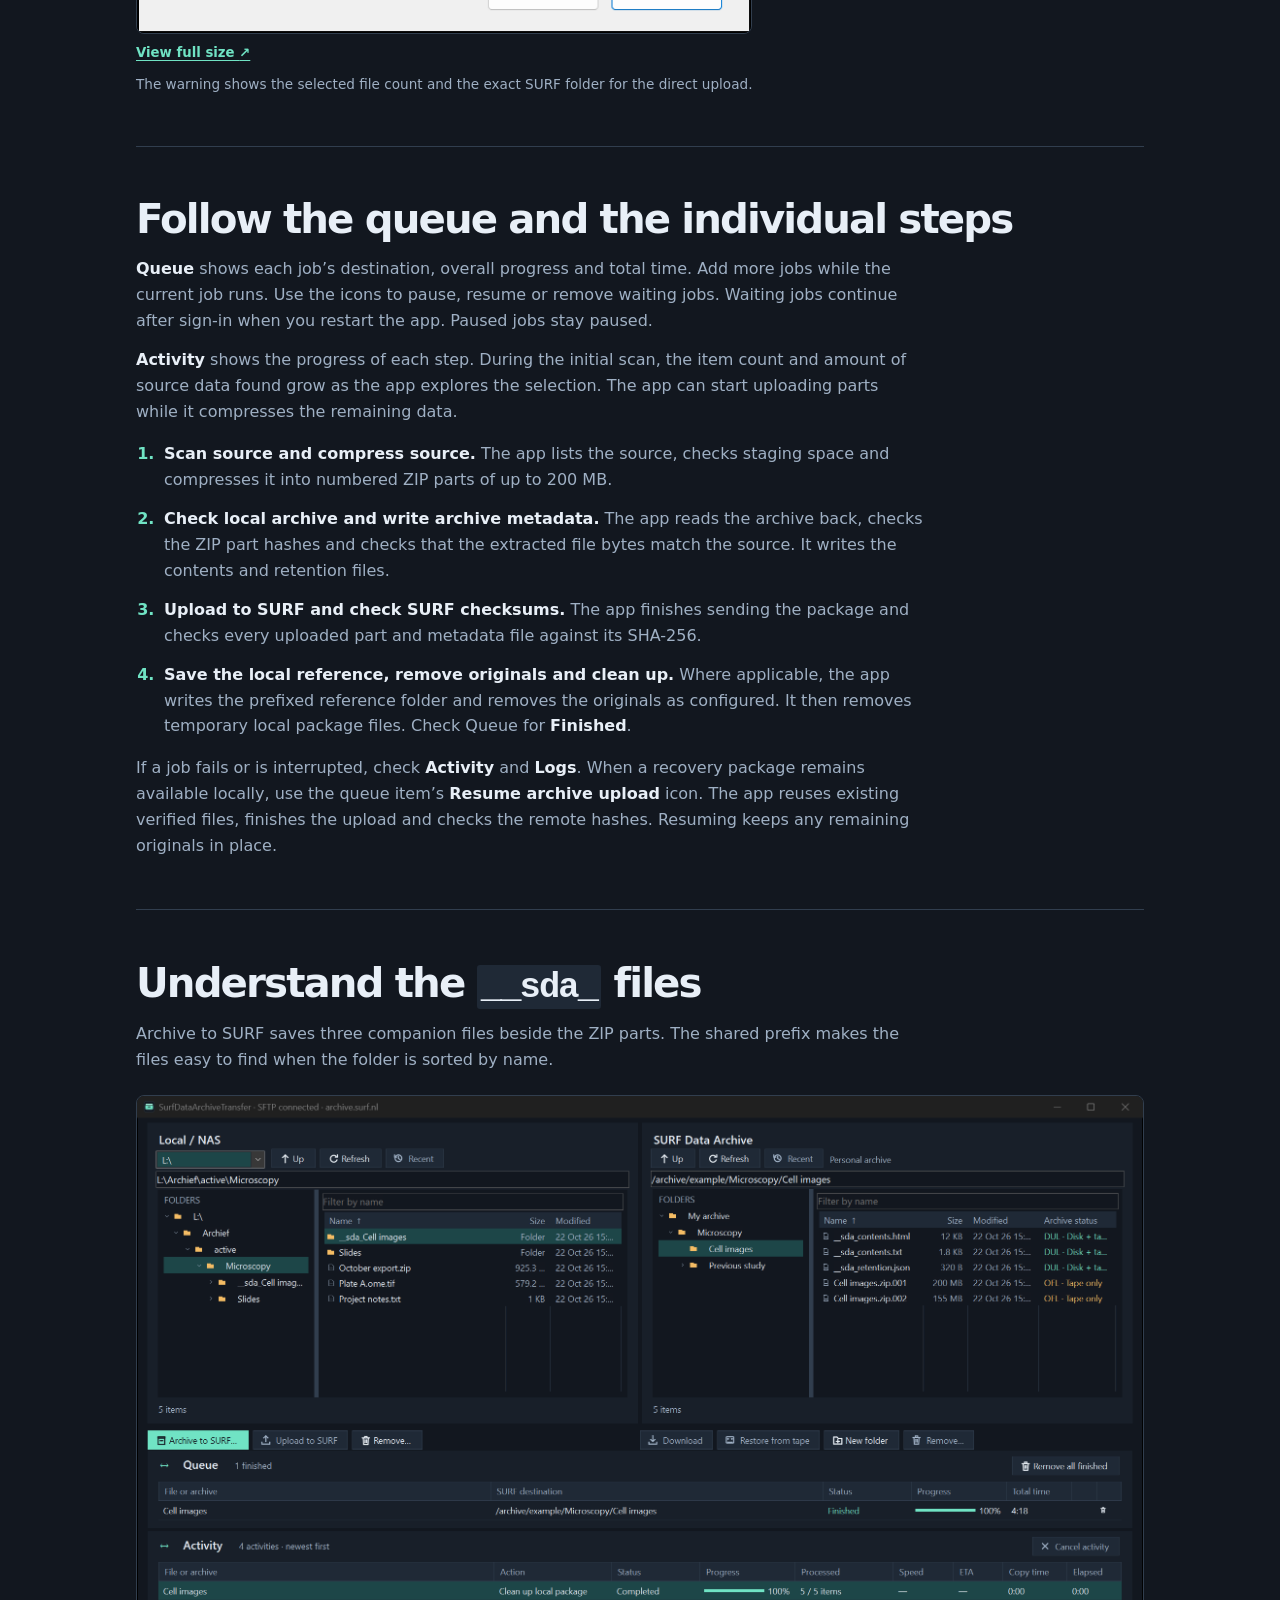
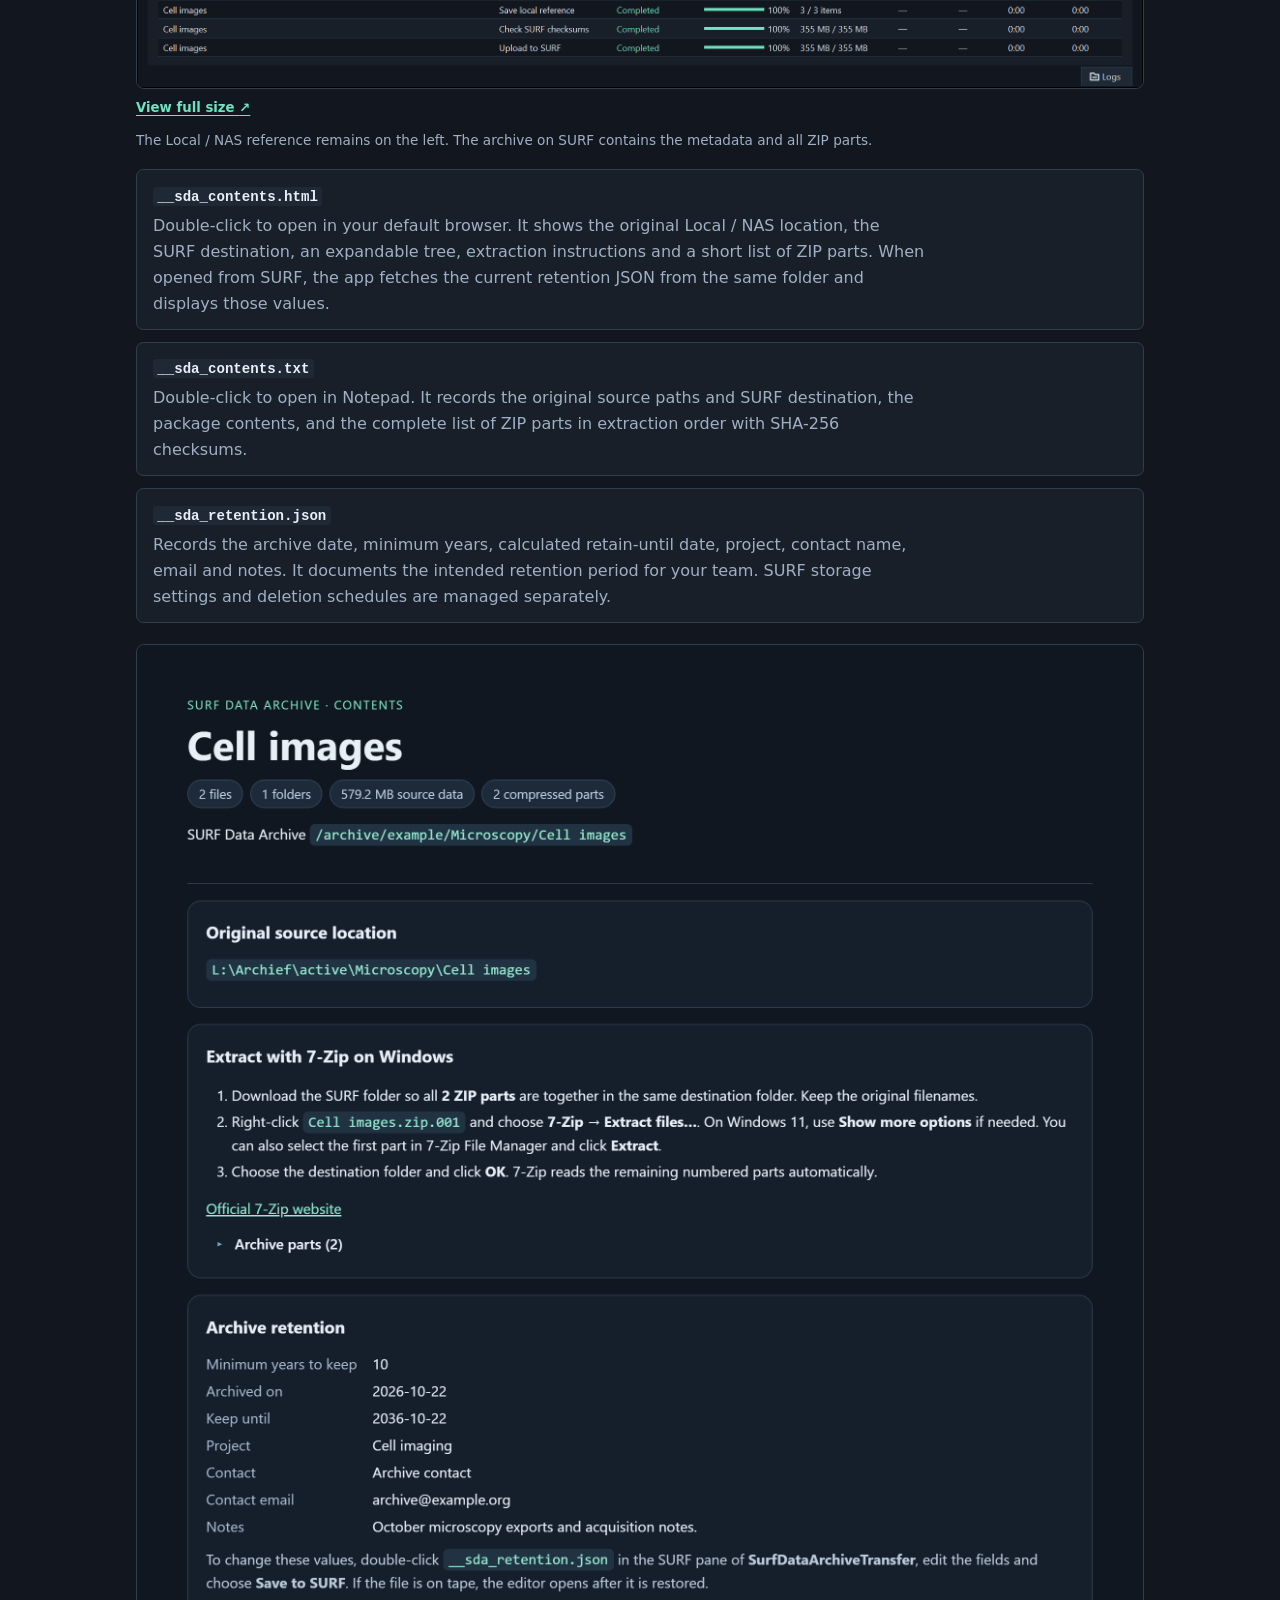
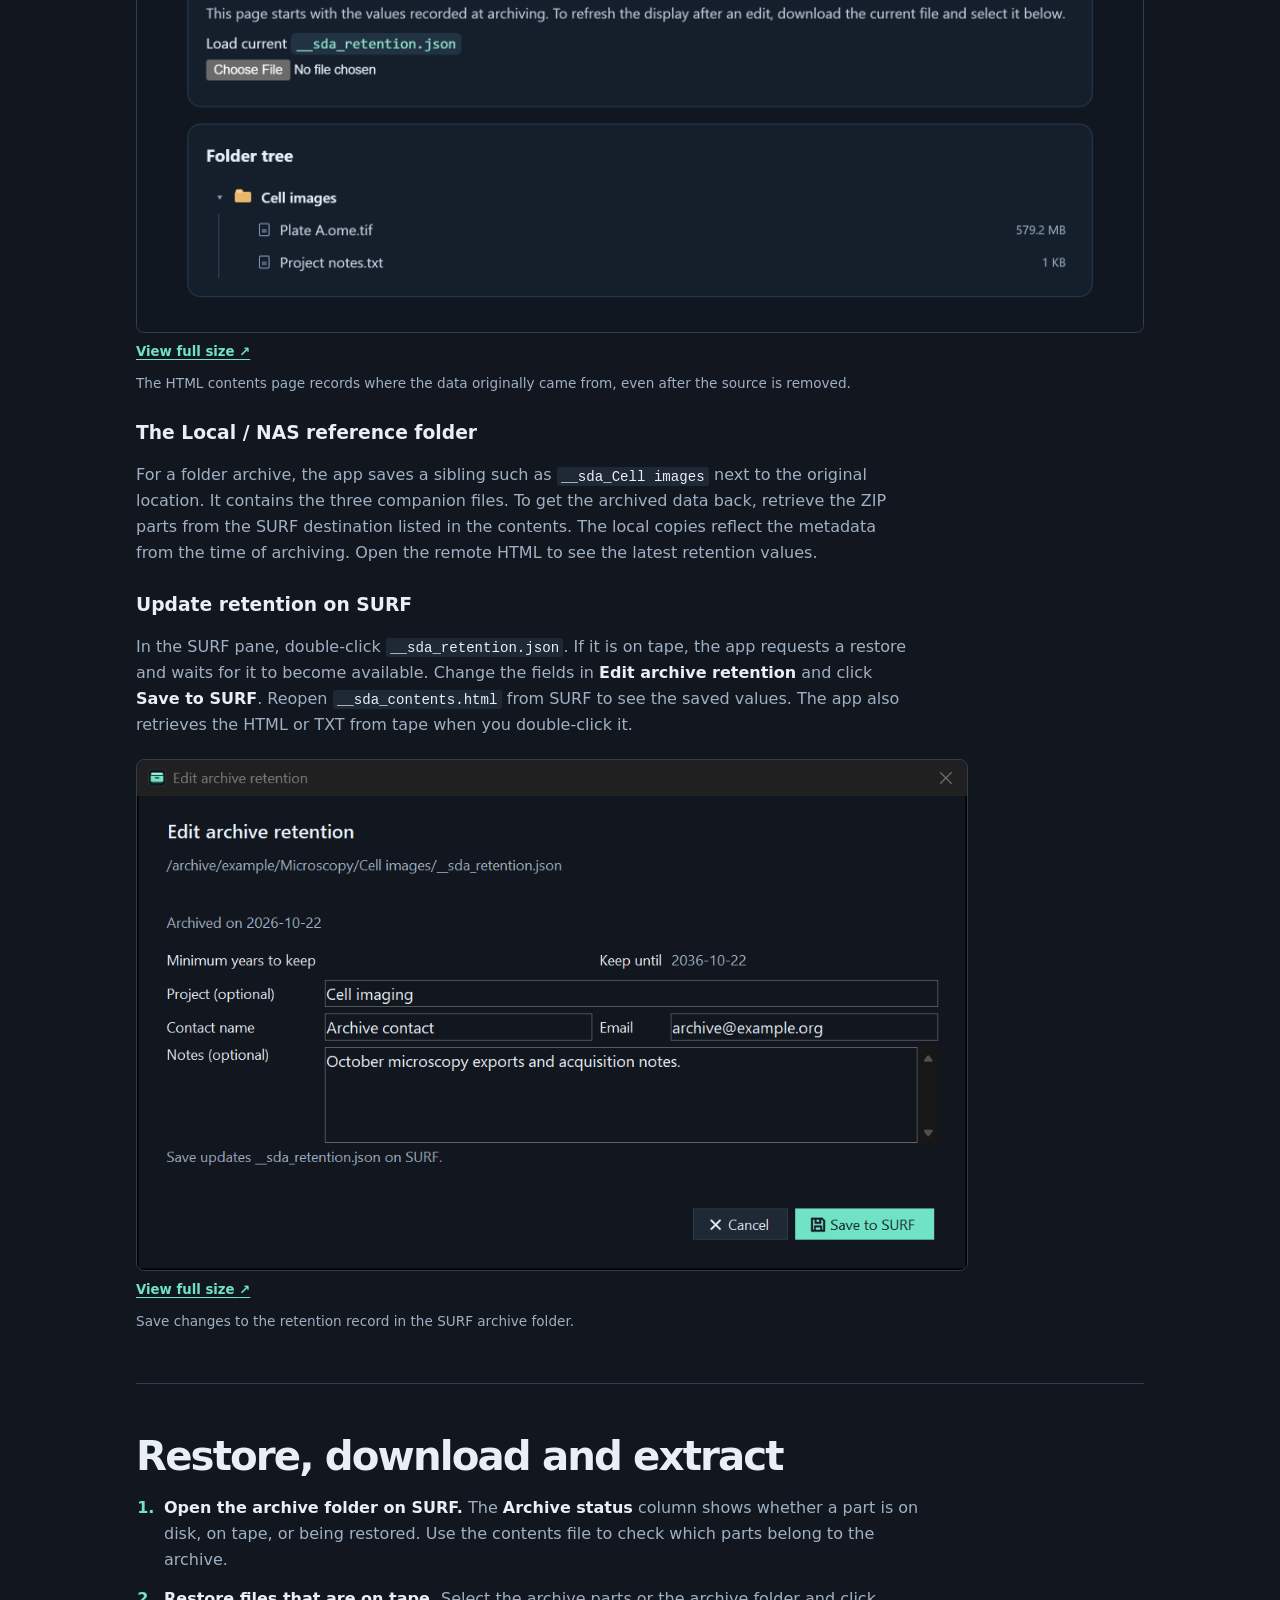
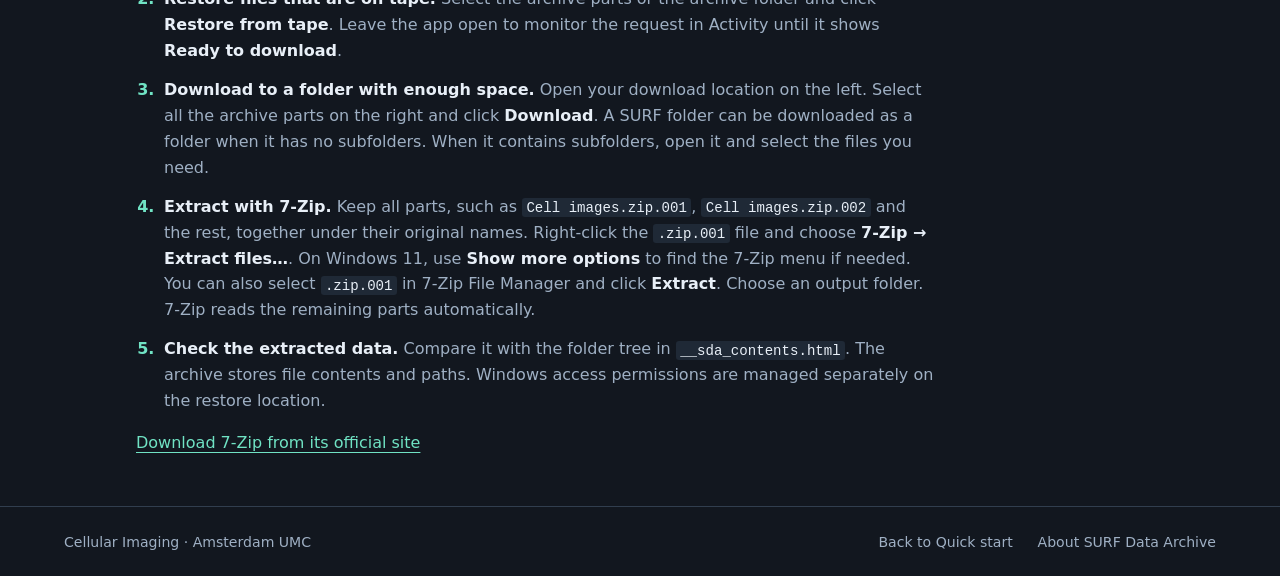
==== commit 3c311f48: "Replace guide screenshots with crisp native captures" ====
--- a/docs/step-by-step.html
+++ b/docs/step-by-step.html
@@ -43,8 +43,8 @@
         <li><strong>Open the destination on the right.</strong> Browse to a writable folder in <strong>SURF Data Archive</strong>. Use <strong>New folder</strong> if you need a new destination parent. The path above the right pane shows where your selection will go.</li>
       </ol>
       <figure class="guide-shot">
-        <a href="screenshots/workspace.jpg"><img src="screenshots/workspace.jpg" width="1381" height="814" alt="Application workspace with Cell images and Slides selected on the Local / NAS side and a Microscopy destination open on SURF."></a>
-        <figcaption>Choose the source on the left and open the destination parent on the right. Click a screenshot to see it at full size.</figcaption>
+        <a href="screenshots/workspace.png"><img src="screenshots/workspace.png" width="2072" height="1221" alt="Application workspace with Cell images and Slides selected on the Local / NAS side and a Microscopy destination open on SURF."><span class="full-size-link">View full size <span aria-hidden="true">↗</span></span></a>
+        <figcaption>Choose the source on the left and open the destination parent on the right. Use “View full size” to open any screenshot.</figcaption>
       </figure>
     </section>
 
@@ -58,7 +58,7 @@
         <li><strong>Set retention and queue the archive.</strong> Review <strong>Minimum years to keep</strong>, which defaults to 10, and the calculated <strong>Keep until</strong> date. Add the project, contact name, email, and notes as needed. The form applies these values to all archives in the selection. Click the queue button and follow the job in <a href="#activity">Queue and Activity</a>.</li>
       </ol>
       <figure class="guide-shot dialog-shot">
-        <a href="screenshots/archive-confirmation.jpg"><img src="screenshots/archive-confirmation.jpg" width="767" height="766" loading="lazy" alt="Archive confirmation showing the removal checkbox, temporary staging controls, two SURF destinations, and the retention form."></a>
+        <a href="screenshots/archive-confirmation.png"><img src="screenshots/archive-confirmation.png" width="1150" height="1149" loading="lazy" alt="Archive confirmation showing the removal checkbox, temporary staging controls, two SURF destinations, and the retention form."><span class="full-size-link">View full size <span aria-hidden="true">↗</span></span></a>
         <figcaption>The archive confirmation shows the source and destination for each job and the options the jobs will use.</figcaption>
       </figure>
     </section>
@@ -72,7 +72,7 @@
         <li><strong>Find the result on SURF.</strong> Open the new subfolder to find the numbered ZIP parts and the three <code>__sda_</code> files. The contents files record the original location and the full path of each selected file. Loose-file archives keep their metadata on SURF.</li>
       </ol>
       <figure class="guide-shot dialog-shot">
-        <a href="screenshots/name-surf-folder.jpg"><img src="screenshots/name-surf-folder.jpg" width="513" height="213" loading="lazy" alt="Name the SURF folder dialog with October exports entered and a Continue button."></a>
+        <a href="screenshots/name-surf-folder.png"><img src="screenshots/name-surf-folder.png" width="769" height="319" loading="lazy" alt="Name the SURF folder dialog with October exports entered and a Continue button."><span class="full-size-link">View full size <span aria-hidden="true">↗</span></span></a>
         <figcaption>Use a descriptive name for the SURF subfolder that will contain the archive.</figcaption>
       </figure>
     </section>
@@ -86,7 +86,7 @@
         <li><strong>Check the result.</strong> Look for <strong>Finished</strong> in Queue and confirm the original filenames in the SURF pane. Direct upload checks the remote file size. It leaves the source files in place and skips compression, package SHA-256 verification and <code>__sda_</code> metadata.</li>
       </ol>
       <figure class="guide-shot dialog-shot">
-        <a href="screenshots/direct-upload.jpg"><img src="screenshots/direct-upload.jpg" width="411" height="211" loading="lazy" alt="Direct upload confirmation warning that archiving is recommended and showing the number of files and SURF destination."></a>
+        <a href="screenshots/direct-upload.png"><img src="screenshots/direct-upload.png" width="616" height="317" loading="lazy" alt="Direct upload confirmation warning that archiving is recommended and showing the number of files and SURF destination."><span class="full-size-link">View full size <span aria-hidden="true">↗</span></span></a>
         <figcaption>The warning shows the selected file count and the exact SURF folder for the direct upload.</figcaption>
       </figure>
     </section>
@@ -108,7 +108,7 @@
       <h2 id="metadata-heading">Understand the <code>__sda_</code> files</h2>
       <p>Archive to SURF saves three companion files beside the ZIP parts. The shared prefix makes the files easy to find when the folder is sorted by name.</p>
       <figure class="guide-shot">
-        <a href="screenshots/archive-result.jpg"><img src="screenshots/archive-result.jpg" width="1381" height="814" loading="lazy" alt="A local __sda_Cell images reference folder next to the finished SURF archive, which contains three metadata files and two ZIP parts on tape."></a>
+        <a href="screenshots/archive-result.png"><img src="screenshots/archive-result.png" width="2072" height="1221" loading="lazy" alt="A local __sda_Cell images reference folder next to the finished SURF archive, which contains three metadata files and two ZIP parts on tape."><span class="full-size-link">View full size <span aria-hidden="true">↗</span></span></a>
         <figcaption>The Local / NAS reference remains on the left. The archive on SURF contains the metadata and all ZIP parts.</figcaption>
       </figure>
       <dl class="metadata-list">
@@ -126,7 +126,7 @@
         </div>
       </dl>
       <figure class="guide-shot">
-        <a href="screenshots/contents.png"><img src="screenshots/contents.png" width="1040" height="850" loading="lazy" alt="Generated archive contents in a browser with the SURF destination, original source location and extraction instructions."></a>
+        <a href="screenshots/contents.png?v=2"><img src="screenshots/contents.png?v=2" width="2080" height="2660" loading="lazy" alt="Generated archive contents in a browser with the SURF destination, original source location and extraction instructions."><span class="full-size-link">View full size <span aria-hidden="true">↗</span></span></a>
         <figcaption>The HTML contents page records where the data originally came from, even after the source is removed.</figcaption>
       </figure>
       <h3 id="local-reference">The Local / NAS reference folder</h3>
@@ -134,7 +134,7 @@
       <h3>Update retention on SURF</h3>
       <p>In the SURF pane, double-click <code>__sda_retention.json</code>. If it is on tape, the app requests a restore and waits for it to become available. Change the fields in <strong>Edit archive retention</strong> and click <strong>Save to SURF</strong>. Reopen <code>__sda_contents.html</code> from SURF to see the saved values. The app also retrieves the HTML or TXT from tape when you double-click it.</p>
       <figure class="guide-shot dialog-shot">
-        <a href="screenshots/retention.jpg"><img src="screenshots/retention.jpg" width="693" height="425" loading="lazy" alt="Edit archive retention dialog with the archive date, 10 years, the Keep until date, project, contact and notes."></a>
+        <a href="screenshots/retention.png"><img src="screenshots/retention.png" width="1039" height="638" loading="lazy" alt="Edit archive retention dialog with the archive date, the Keep until date, project, contact and notes."><span class="full-size-link">View full size <span aria-hidden="true">↗</span></span></a>
         <figcaption>Save changes to the retention record in the SURF archive folder.</figcaption>
       </figure>
     </section>
--- a/docs/site.css
+++ b/docs/site.css
@@ -120,8 +120,9 @@
 .walkthrough code { overflow-wrap: anywhere; }
 .walkthrough kbd { border: 1px solid var(--rule); border-radius: .25rem; color: var(--ink); padding: .025rem .26rem; }
 .guide-shot { margin-top: 1.35rem; }
-.guide-shot a { display: block; width: fit-content; max-width: 100%; }
+.guide-shot a { display: block; width: fit-content; max-width: 100%; text-decoration: none; }
 .guide-shot img { display: block; max-width: 100%; height: auto; border: 1px solid var(--rule); border-radius: .5rem; }
+.full-size-link { display: inline-block; margin-top: .5rem; font-size: .83rem; font-weight: 650; text-decoration: underline; text-underline-offset: .23em; }
 .guide-shot figcaption { text-align: left; font-size: .85rem; margin-top: .55rem; }
 .dialog-shot { max-width: 52rem; }
 .metadata-list { display: grid; margin-top: 1.15rem; gap: .75rem; }
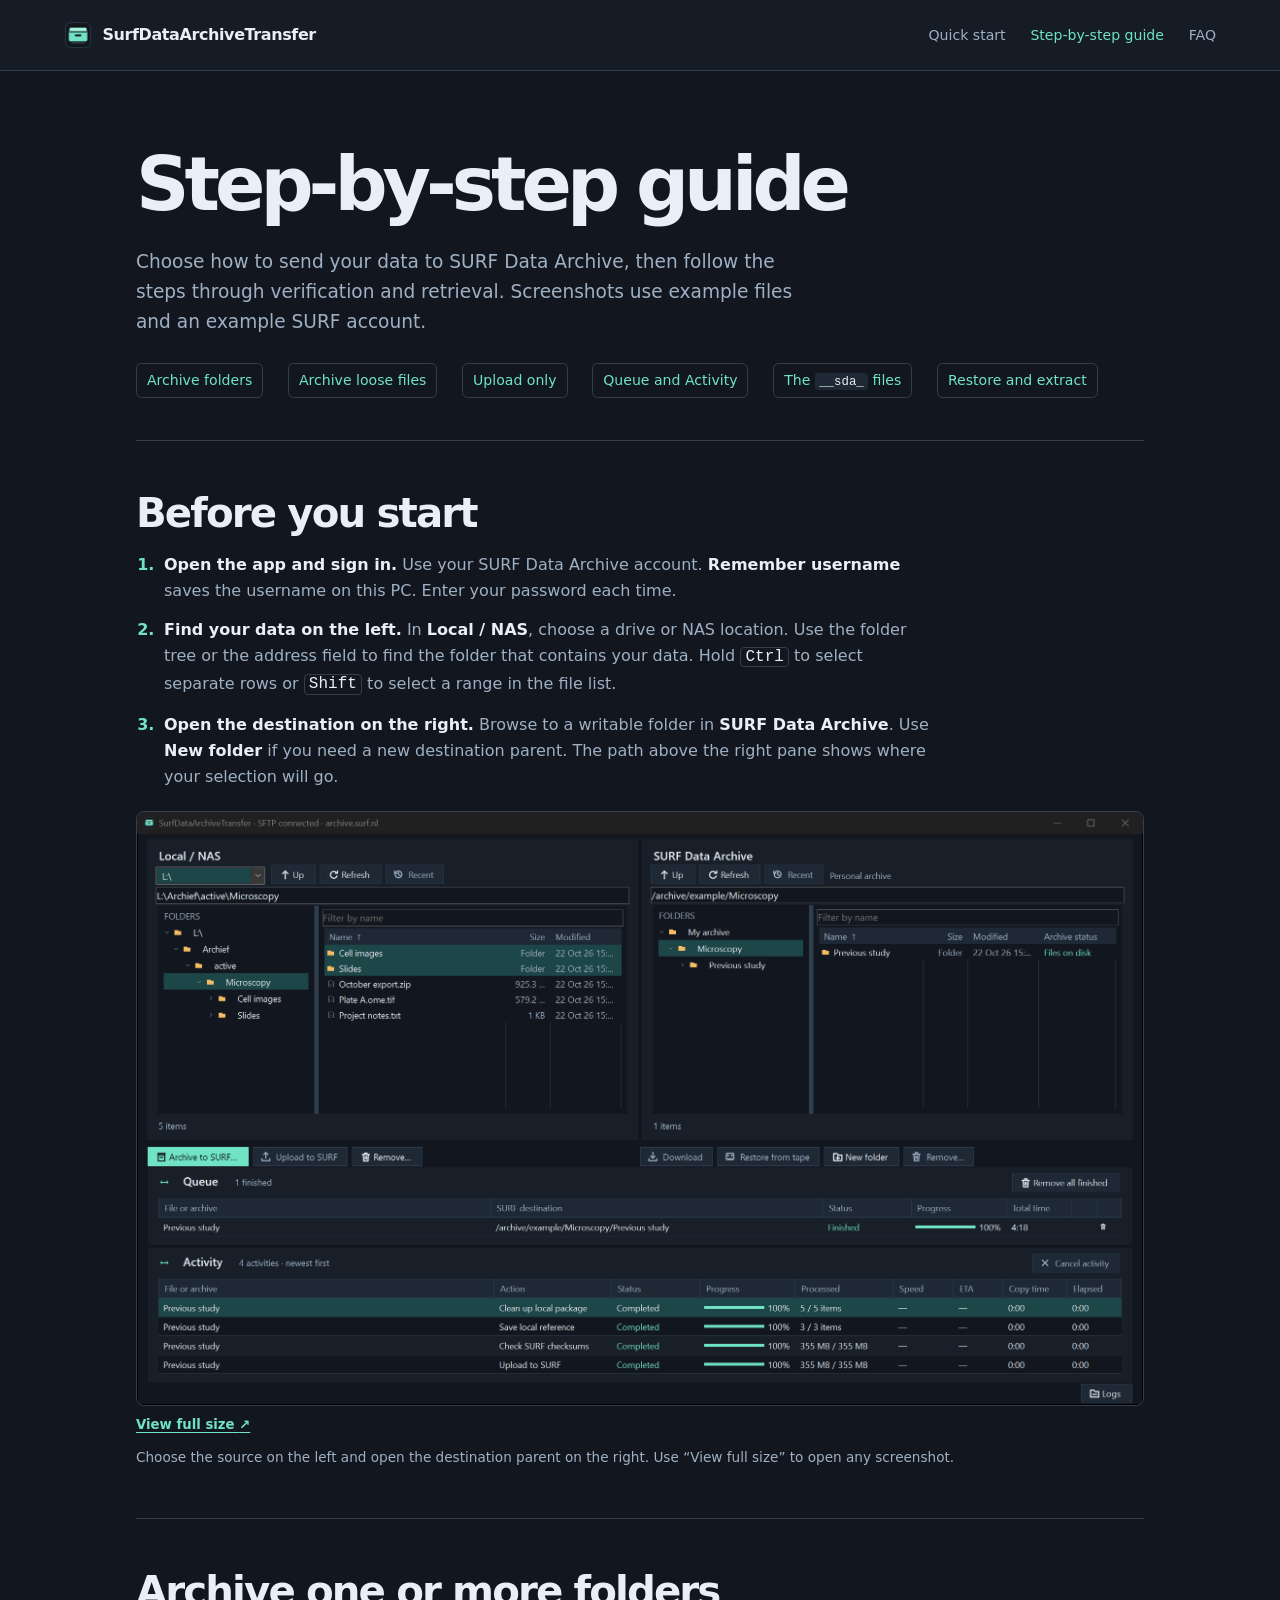
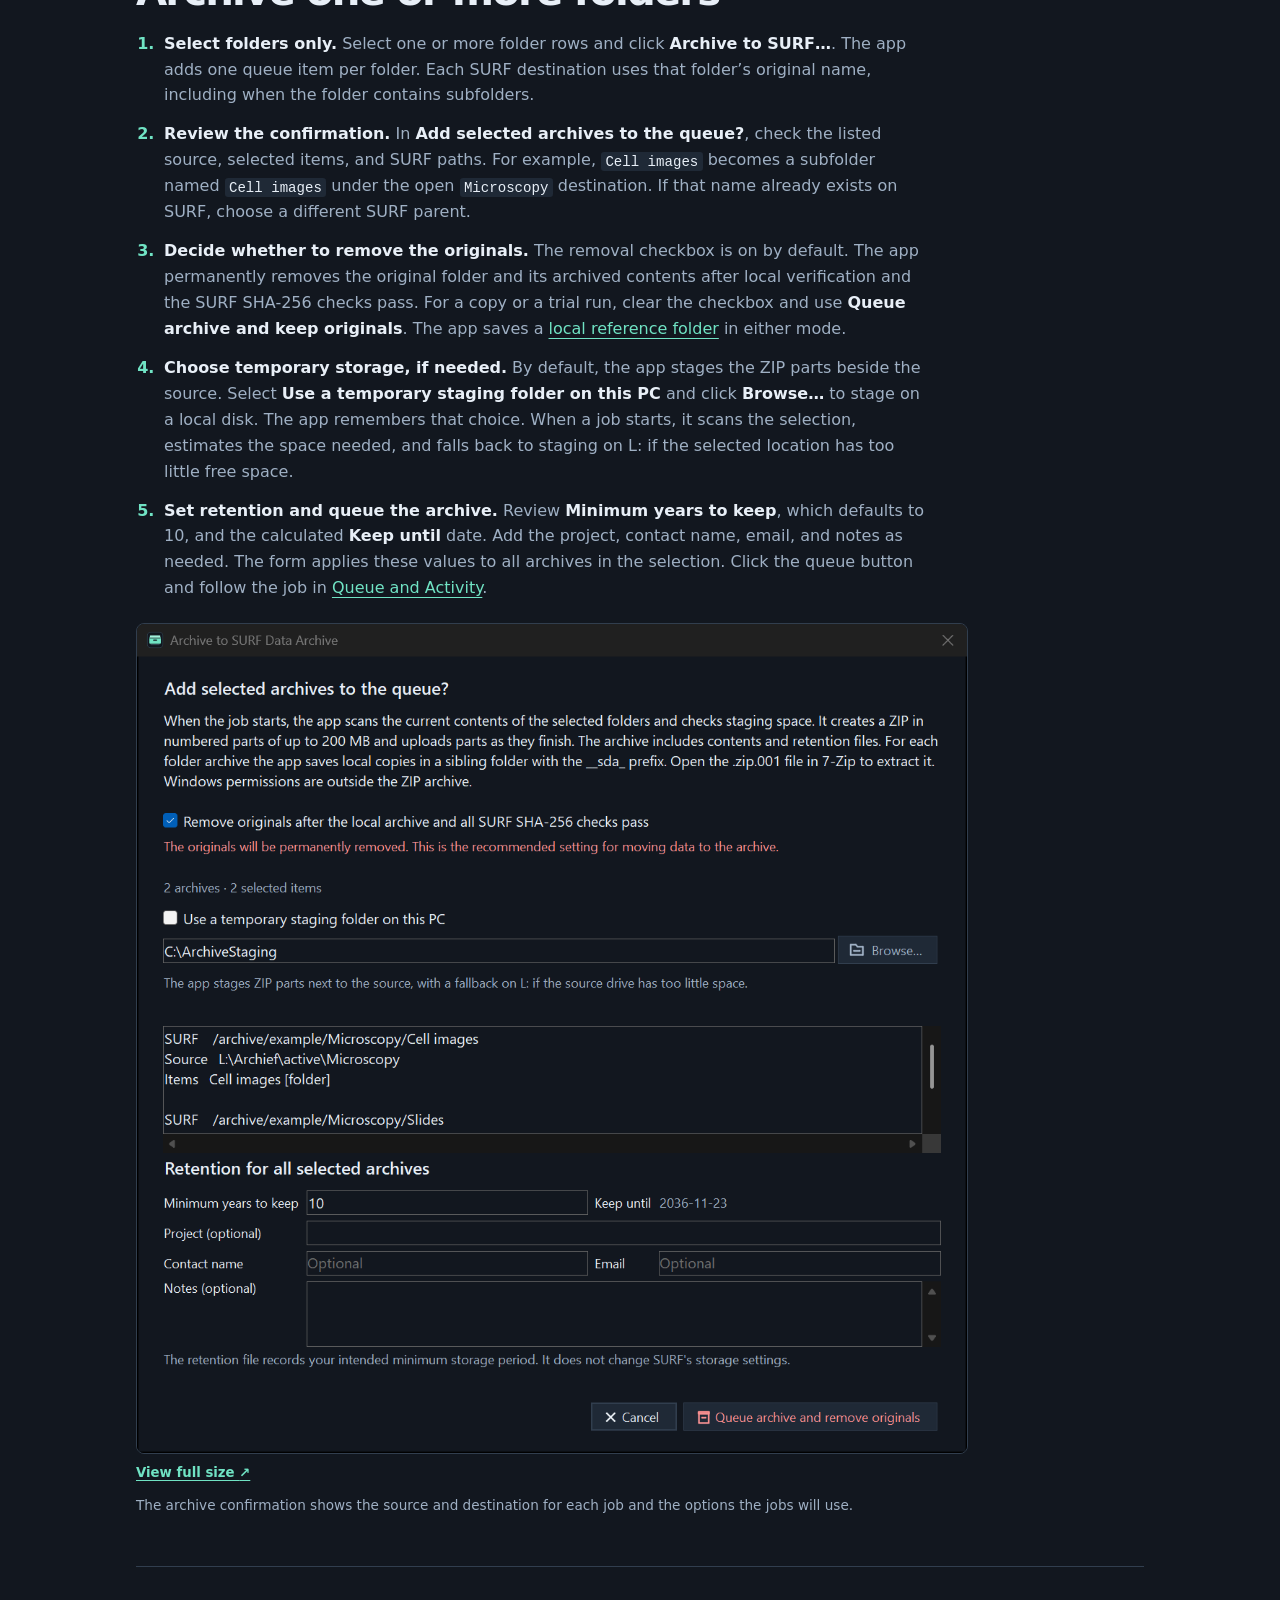
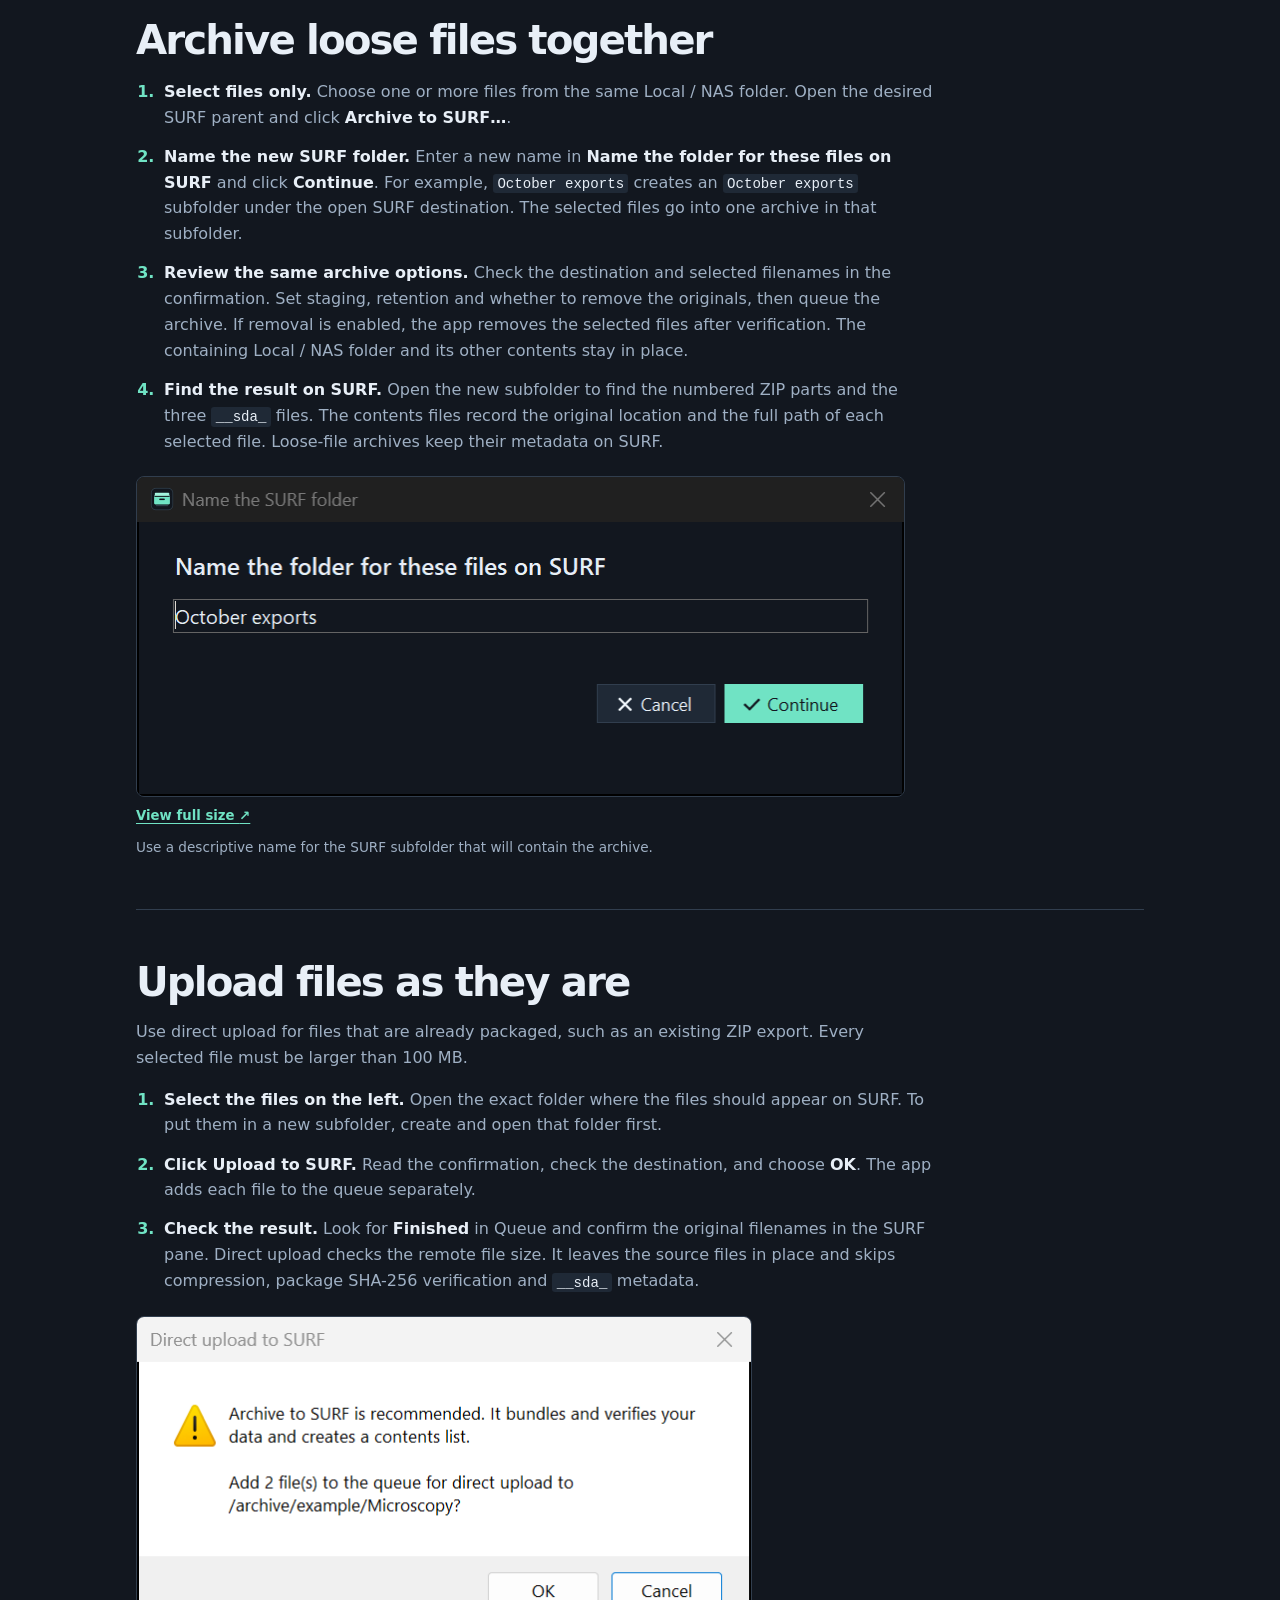
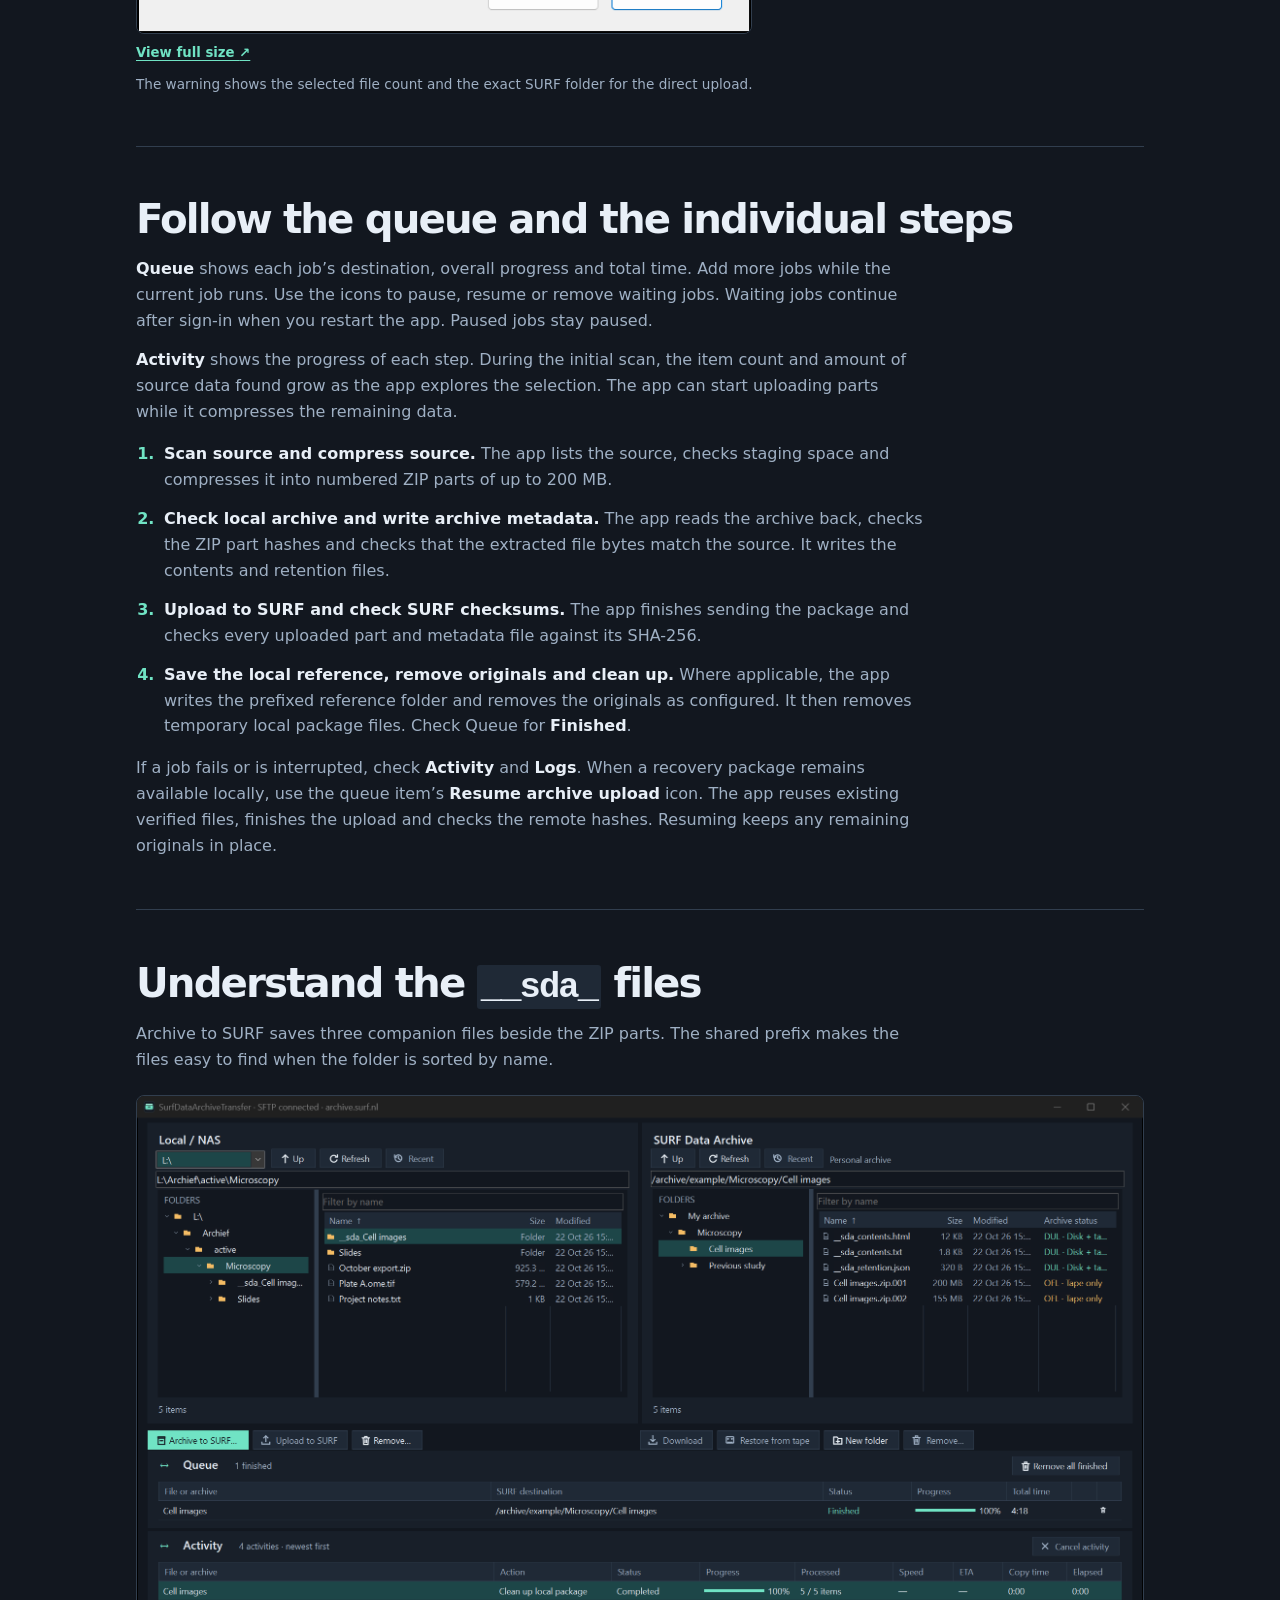
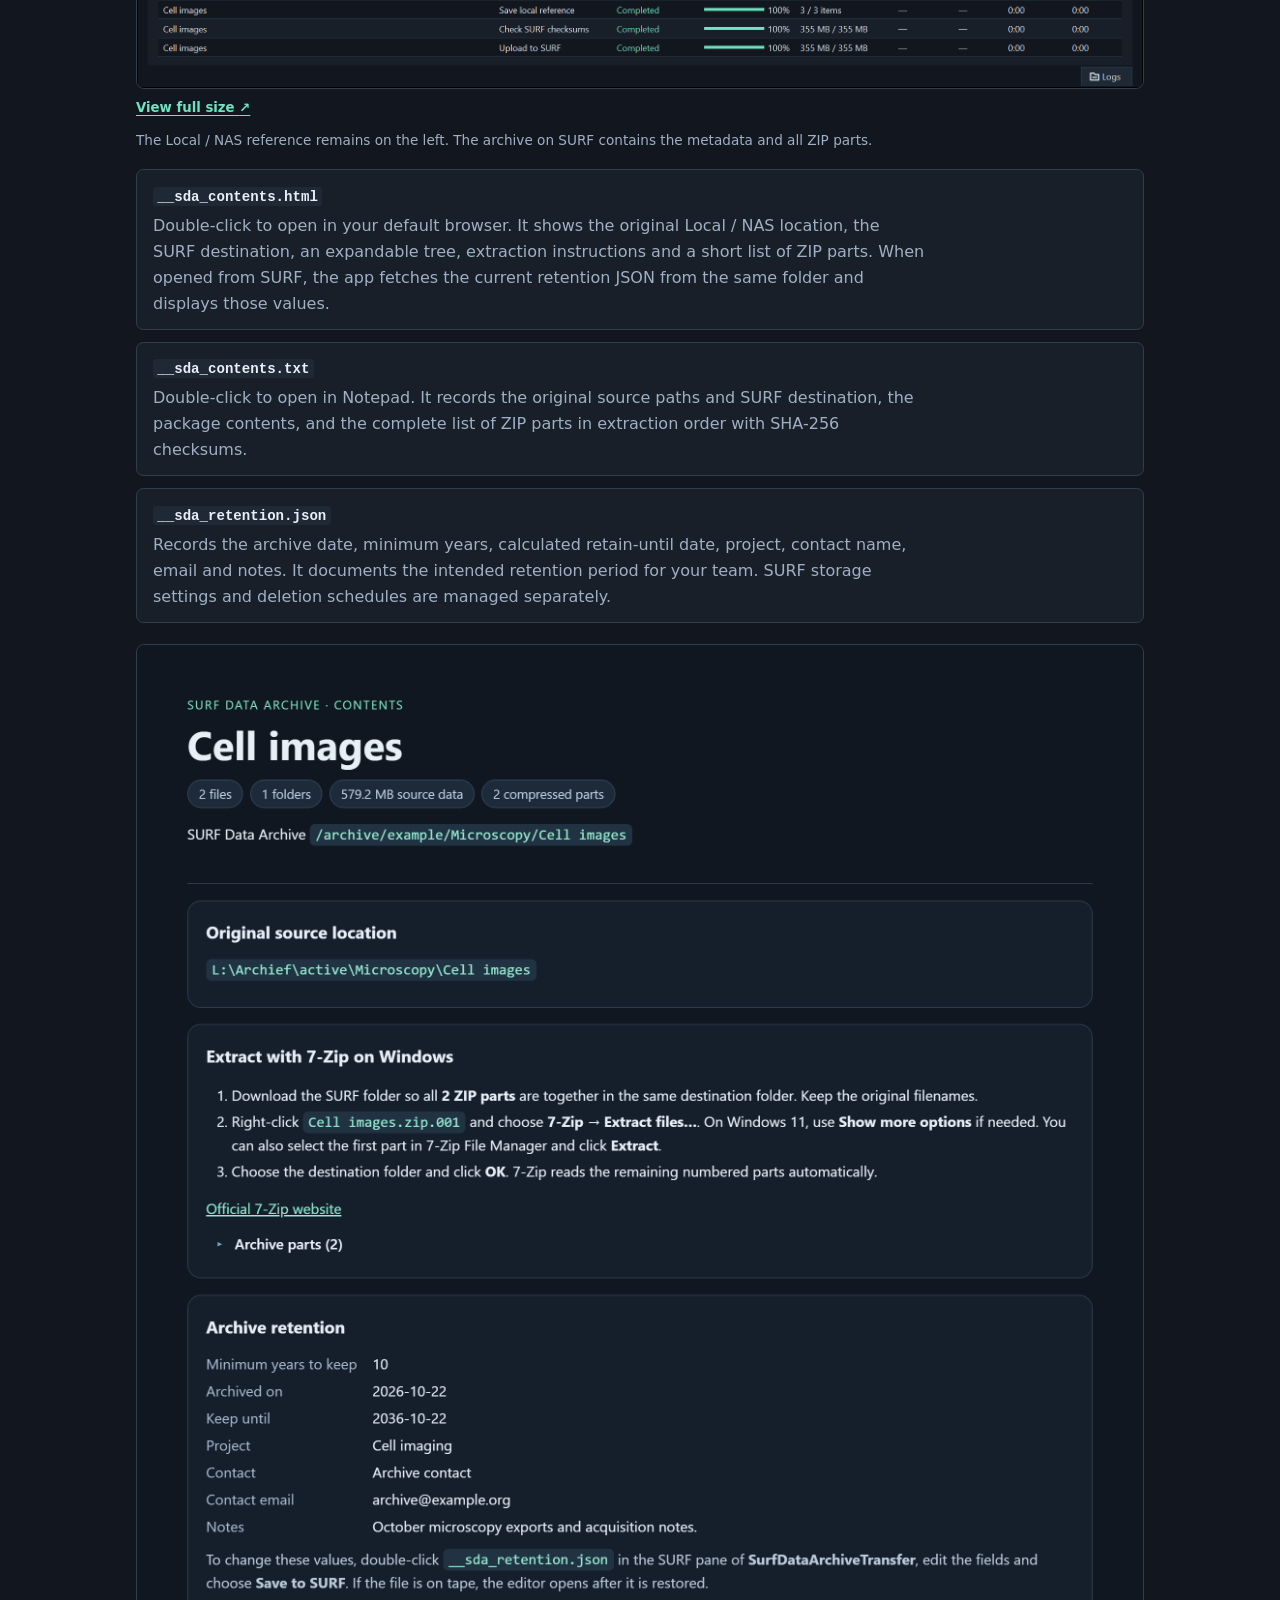
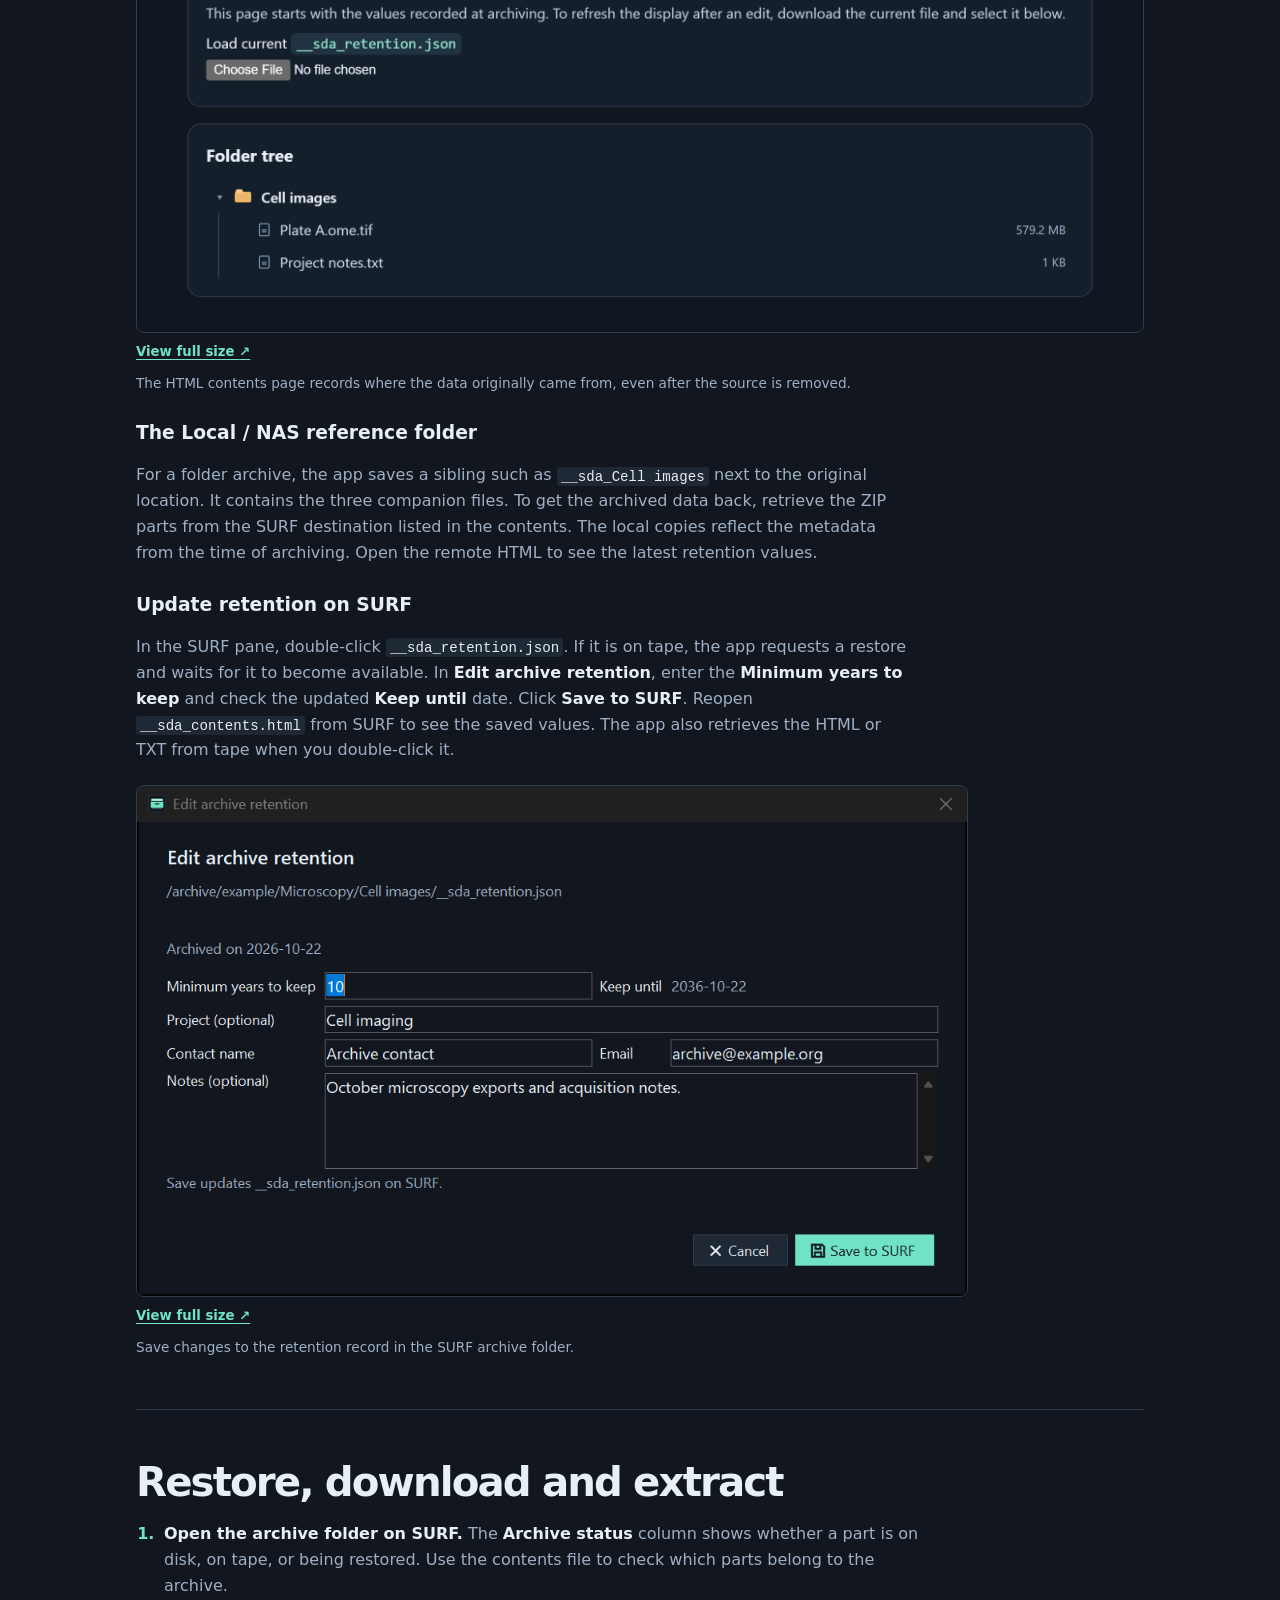
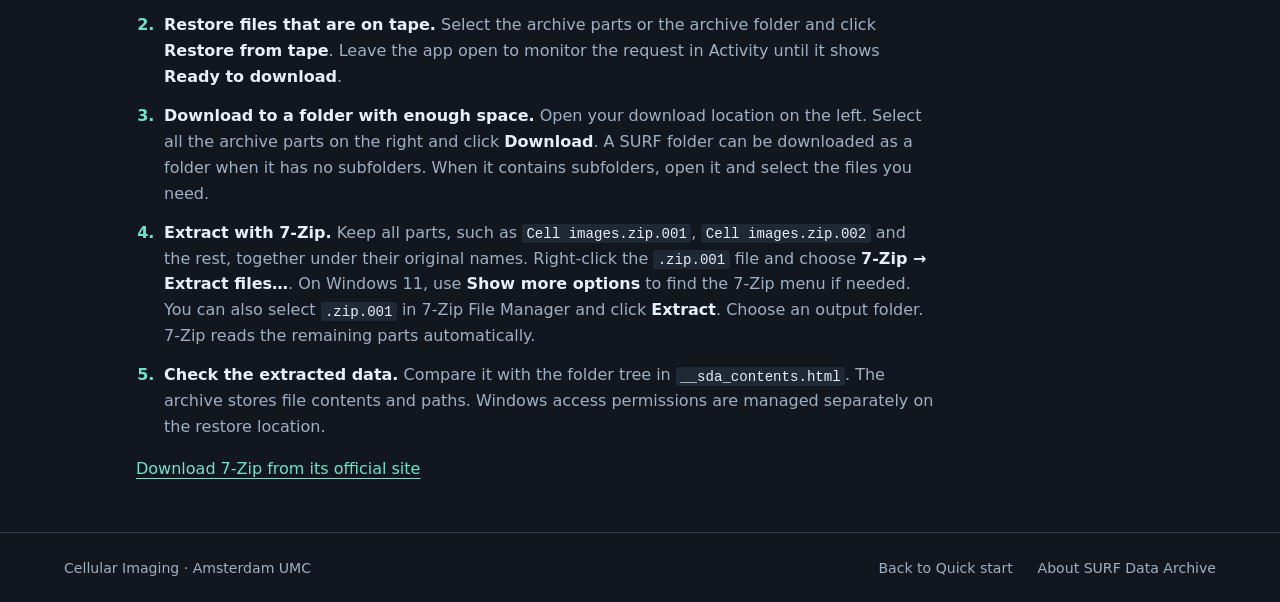
==== commit 34bb2286: "Fix retention input at high DPI and release 2.0.1" ====
--- a/docs/step-by-step.html
+++ b/docs/step-by-step.html
@@ -58,7 +58,7 @@
         <li><strong>Set retention and queue the archive.</strong> Review <strong>Minimum years to keep</strong>, which defaults to 10, and the calculated <strong>Keep until</strong> date. Add the project, contact name, email, and notes as needed. The form applies these values to all archives in the selection. Click the queue button and follow the job in <a href="#activity">Queue and Activity</a>.</li>
       </ol>
       <figure class="guide-shot dialog-shot">
-        <a href="screenshots/archive-confirmation.png"><img src="screenshots/archive-confirmation.png" width="1150" height="1149" loading="lazy" alt="Archive confirmation showing the removal checkbox, temporary staging controls, two SURF destinations, and the retention form."><span class="full-size-link">View full size <span aria-hidden="true">↗</span></span></a>
+        <a href="screenshots/archive-confirmation.png?v=2.0.1"><img src="screenshots/archive-confirmation.png?v=2.0.1" width="1150" height="1149" loading="lazy" alt="Archive confirmation showing the removal checkbox, temporary staging controls, two SURF destinations, and the retention form."><span class="full-size-link">View full size <span aria-hidden="true">↗</span></span></a>
         <figcaption>The archive confirmation shows the source and destination for each job and the options the jobs will use.</figcaption>
       </figure>
     </section>
@@ -132,9 +132,9 @@
       <h3 id="local-reference">The Local / NAS reference folder</h3>
       <p>For a folder archive, the app saves a sibling such as <code>__sda_Cell images</code> next to the original location. It contains the three companion files. To get the archived data back, retrieve the ZIP parts from the SURF destination listed in the contents. The local copies reflect the metadata from the time of archiving. Open the remote HTML to see the latest retention values.</p>
       <h3>Update retention on SURF</h3>
-      <p>In the SURF pane, double-click <code>__sda_retention.json</code>. If it is on tape, the app requests a restore and waits for it to become available. Change the fields in <strong>Edit archive retention</strong> and click <strong>Save to SURF</strong>. Reopen <code>__sda_contents.html</code> from SURF to see the saved values. The app also retrieves the HTML or TXT from tape when you double-click it.</p>
+      <p>In the SURF pane, double-click <code>__sda_retention.json</code>. If it is on tape, the app requests a restore and waits for it to become available. In <strong>Edit archive retention</strong>, enter the <strong>Minimum years to keep</strong> and check the updated <strong>Keep until</strong> date. Click <strong>Save to SURF</strong>. Reopen <code>__sda_contents.html</code> from SURF to see the saved values. The app also retrieves the HTML or TXT from tape when you double-click it.</p>
       <figure class="guide-shot dialog-shot">
-        <a href="screenshots/retention.png"><img src="screenshots/retention.png" width="1039" height="638" loading="lazy" alt="Edit archive retention dialog with the archive date, the Keep until date, project, contact and notes."><span class="full-size-link">View full size <span aria-hidden="true">↗</span></span></a>
+        <a href="screenshots/retention.png?v=2.0.1"><img src="screenshots/retention.png?v=2.0.1" width="1039" height="638" loading="lazy" alt="Edit archive retention at 150% Windows scaling, with Minimum years to keep set to 10 and the calculated Keep until date."><span class="full-size-link">View full size <span aria-hidden="true">↗</span></span></a>
         <figcaption>Save changes to the retention record in the SURF archive folder.</figcaption>
       </figure>
     </section>
